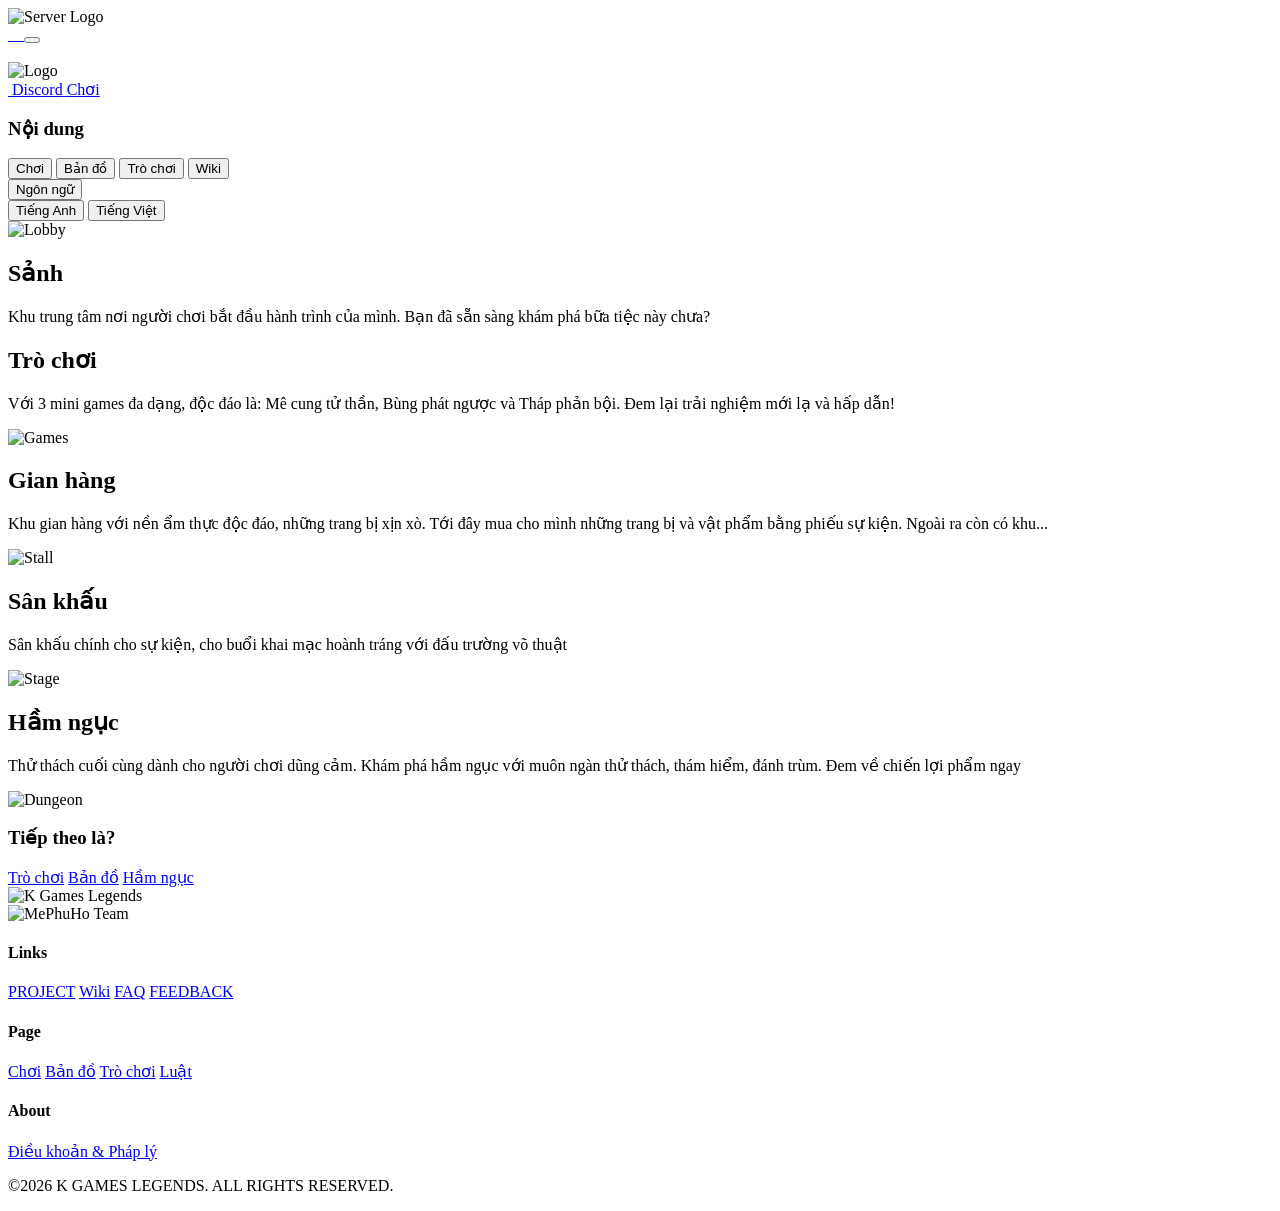
==== index.html @ eae14b43 "Rename server.html to index.html" ====
<!DOCTYPE html>
<html lang="vi">
<head>
<meta charset="UTF-8">
<title>3rd Anniversary</title>
<meta name="viewport" content="width=device-width, initial-scale=1.0">
<meta property="og:title" content="MePhuHo TEAM 3rd Anniversary">
<meta property="og:description" content="A special Minecraft Bedrock event celebrating 3 years together.">
<meta property="og:image" content="https://khangbo84.github.io/server-events/og.png">
<meta property="og:image:width" content="1200">
<meta property="og:image:height" content="630">
<meta name="twitter:card" content="summary_large_image">
<meta property="og:type" content="website">
<meta property="og:url" content="https://khangbo84.github.io/server-events/">
<link rel="manifest" href="/site.webmanifest">
<link rel="icon" type="image/png" href="favicon.png" sizes="64x64">
<link rel="preconnect" href="https://fonts.googleapis.com">
<link rel="preconnect" href="https://fonts.gstatic.com" crossorigin>
<link href="https://fonts.googleapis.com/css2?family=Paytone+One&display=swap" rel="stylesheet">
<link rel="stylesheet" href="server.css">
</head>

<body>
<header class="header">
  <div class="header-inner">

    <!-- LOGO -->
    <div class="header-logo">
      <img src="title.png" alt="Server Logo">
    </div>

    <!-- MENU -->
    <nav class="header-nav">
      <a href="#" data-action="play">
        <img src="play.png" alt="">
      </a>

      <a href="#" data-action="map">
        <img src="map.png" alt="">
      </a>

      <a href="#" data-action="games">
        <img src="game.png" alt="">
      </a>

      <a href="#" data-action="wiki">
        <img src="wiki.png" alt="">
      </a>

      <button id="menuBtn" class="btn-menu" aria-label="Mở menu">
        <div class="menu-icon"></div>
      </button>
    </nav>

  </div>
</header>

<!-- EVENTS (banner carousel) -->
<section class="events" id="events">
  <img class="events-bg" src="server_bg.png" alt="">

  <div class="banner" id="banner" role="region" aria-roledescription="carousel" aria-label="Events" hidden>
    <div class="banner-track" id="bannerTrack"></div>
    <button class="banner-arrow prev" id="bannerPrev" aria-label="Previous">&#10094;</button>
    <button class="banner-arrow next" id="bannerNext" aria-label="Next">&#10095;</button>
    <div class="banner-dots" id="bannerDots"></div>
  </div>
</section>

<!-- JOIN (Play + Discord) -->
<section class="join" id="join">
  <img class="title" src="title.png" alt="Logo">

  <div class="join-actions">
    <a class="btn btn-discord" data-action="discord" href="#" aria-label="Discord">
      <img src="discord.png" alt="" aria-hidden="true">
      <span>Discord</span>
    </a>

    <a data-i18n="play" data-action="play" class="btn btn-play" href="#">Chơi</a>
  </div>
</section>

<!-- Overlay -->
<div class="overlay" id="overlay"></div>

<!-- Side Panel -->
<aside class="side-panel" id="sidePanel">

  <div class="panel-header">
    <h3 data-i18n="content">Nội dung</h3>
  </div>

  <div class="panel-content">
    <button data-i18n="play" class="panel-btn">Chơi</button>
    <button data-i18n="map" class="panel-btn">Bản đồ</button>
    <button data-i18n="games" class="panel-btn">Trò chơi</button>
    <button data-i18n="wiki" class="panel-btn">Wiki</button>

    <!-- Language -->
    <div class="lang-box">
      <button data-i18n="language" class="panel-btn" id="langToggle">
        Ngôn ngữ
      </button>

      <div class="lang-dropdown" id="langDropdown">
        <button data-i18n="en_lang" data-lang="en">Tiếng Anh</button>
        <button data-i18n="vi_lang" data-lang="vi">Tiếng Việt</button>
      </div>
    </div>

  </div>
</aside>

<!-- SECTIONS -->
<section class="section lobby">
  <div class="text">
    <img src="lobby.jpg" alt="Lobby">
    <h2 data-i18n="lobby_title">Sảnh</h2>
    <p data-i18n="lobby_desc">Khu trung tâm nơi người chơi bắt đầu hành trình của mình. Bạn đã sẵn sàng khám phá bữa tiệc này chưa?</p>
  </div>
</section>

<section class="section games">
  <div class="text">
    <h2 data-i18n="games_title">Trò chơi</h2>
    <p data-i18n="games_desc">Với 3 mini games đa dạng, độc đáo là: Mê cung tử thần, Bùng phát ngược và Tháp phản bội. Đem lại trải nghiệm mới lạ và hấp dẫn!</p>
  </div>
  <img src="games.jpg" alt="Games">
</section>

<section class="section stall">
  <div class="text">
    <h2 data-i18n="stall_title">Gian hàng</h2>
    <p data-i18n="stall_desc">Khu gian hàng với nền ẩm thực độc đáo, những trang bị xịn xò. Tới đây mua cho mình những trang bị và vật phẩm bằng phiếu sự kiện. Ngoài ra còn có khu...</p>
  </div>
  <img src="stall.jpg" alt="Stall">
</section>

<section class="section stage">
  <div class="text">
    <h2 data-i18n="stage_title">Sân khấu</h2>
    <p data-i18n="stage_desc">Sân khấu chính cho sự kiện, cho buổi khai mạc hoành tráng với đấu trường võ thuật</p>
  </div>
  <img src="stage.jpg" alt="Stage">
</section>

<section class="section dungeon">
  <div class="text">
    <h2 data-i18n="dungeon_title">Hầm ngục</h2>
    <p data-i18n="dungeon_desc">Thử thách cuối cùng dành cho người chơi dũng cảm. Khám phá hầm ngục với muôn ngàn thử thách, thám hiểm, đánh trùm. Đem về chiến lợi phẩm ngay</p>
  </div>
  <img src="dungeon.jpg" alt="Dungeon">
</section>

<!-- Suggest -->
<section class="suggest-section">
  <h3 data-i18n="suggest_title">Tiếp theo là?</h3>

  <div class="suggest-links">
    <a data-i18n="games" href="#">Trò chơi</a>
    <a data-i18n="map" href="#">Bản đồ</a>
    <a data-i18n="dungeon_title" href="#">Hầm ngục</a>
  </div>
</section>

<!-- FOOTER -->
<footer class="footer">

  <!-- TOP -->
  <div class="footer-top">
    <div class="footer-brand">
      <img src="logo.png" alt="K Games Legends" class="footer-logo">
    </div>

   <div class="footer-team">
      <img src="team.png" alt="MePhuHo Team">
    </div>
  </div>

  <!-- LINKS -->
  <div class="footer-links">

    <div class="footer-col">
      <h4>Links</h4>
      <a href="#">PROJECT</a>
      <a href="#">Wiki</a>
      <a href="#">FAQ</a>
      <a href="#">FEEDBACK</a>
    </div>

    <div class="footer-col">
      <h4>Page</h4>
      <a data-i18n="play" href="#">Chơi</a>
      <a data-i18n="map" href="#">Bản đồ</a>
      <a data-i18n="games" href="#">Trò chơi</a>
      <a data-i18n="rule" href="#">Luật</a>
    </div>

    <div class="footer-col">
      <h4>About</h4>
      <a data-i18n="terms" href="#">Điều khoản & Pháp lý</a>
    </div>

  </div>

  <!-- DIVIDER -->
  <div class="footer-divider"></div>

  <!-- COPYRIGHT -->
  <div class="footer-bottom">
    <p>©2026 <span>K GAMES LEGENDS</span>. ALL RIGHTS RESERVED.</p>
  </div>

  <!-- SOCIAL -->
  <div class="footer-social">
    <a href="#"><i class="icon discord"></i></a>
    <a href="#"><i class="icon youtube"></i></a>
    <a href="#"><i class="icon mail"></i></a>
    <a href="#"><i class="icon tiktok"></i></a>
  </div>

</footer>

    <script src="server.js"></script>
</body>
</html>
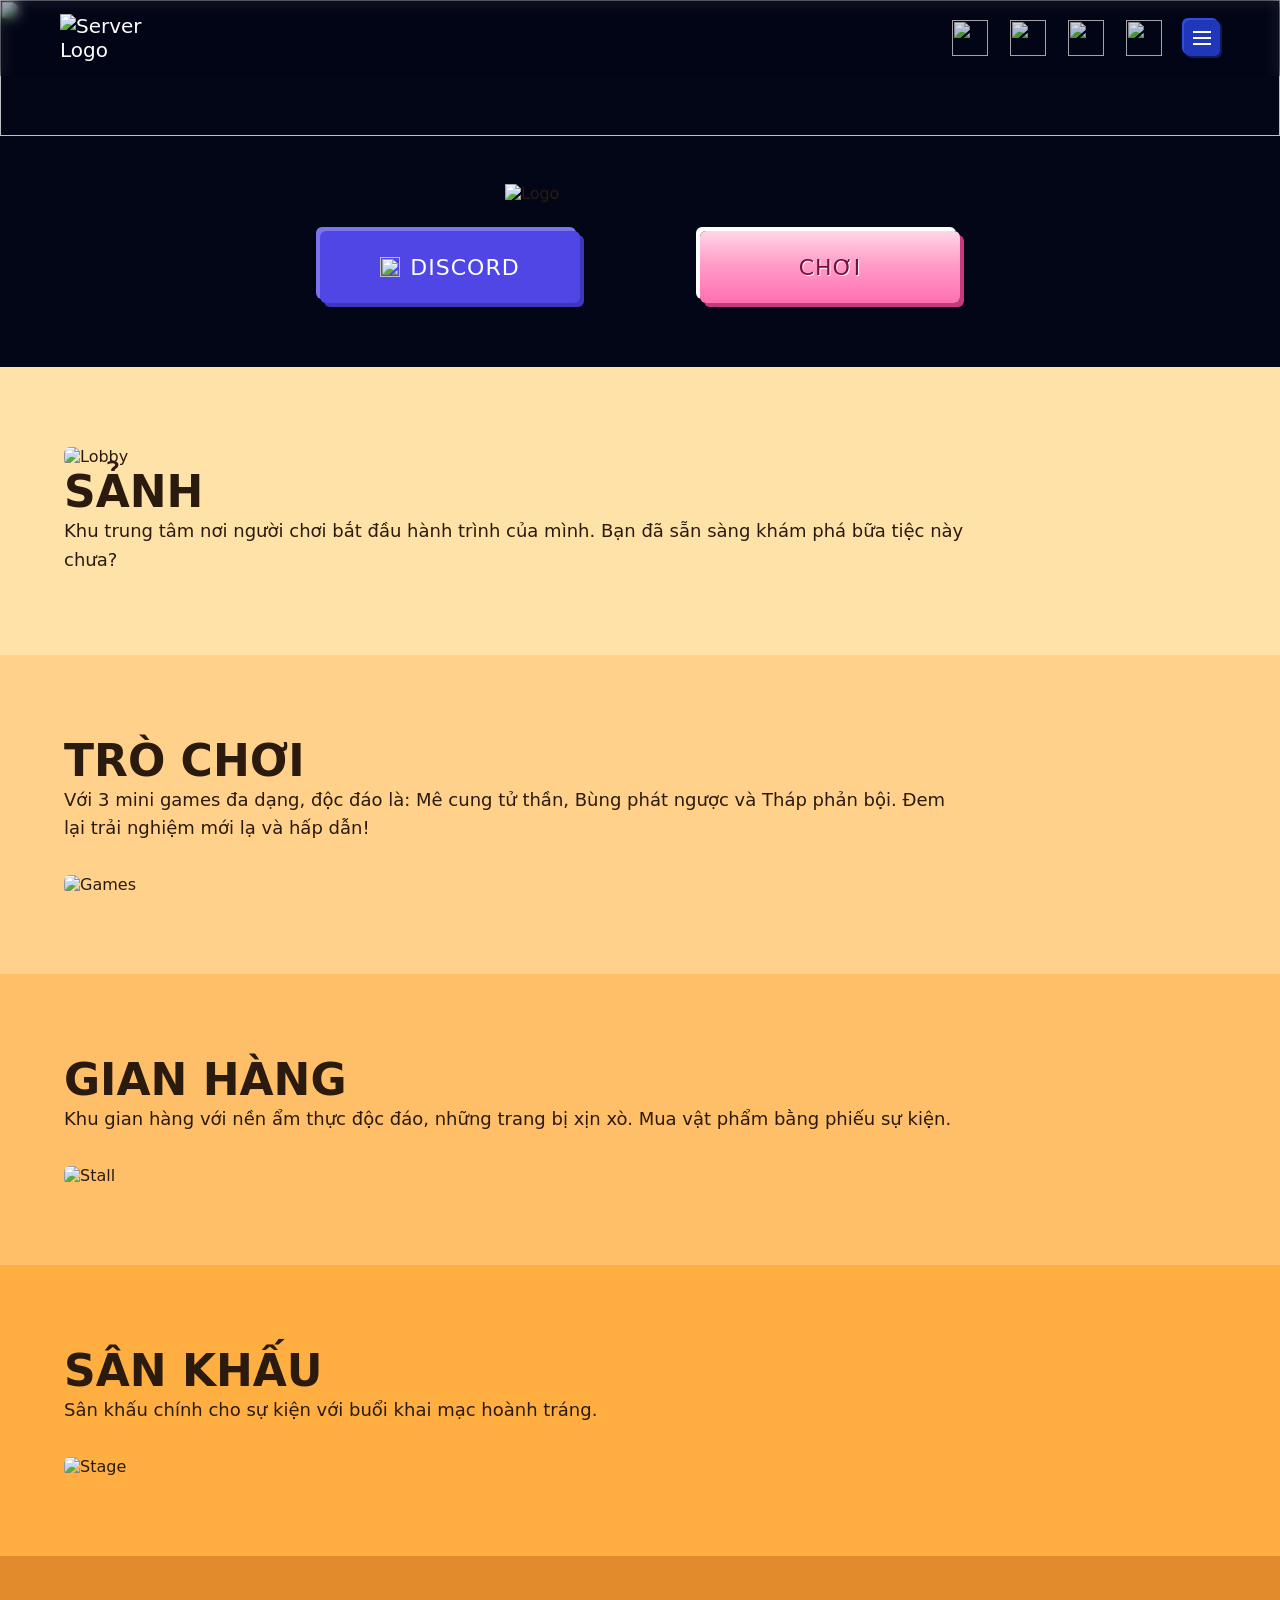
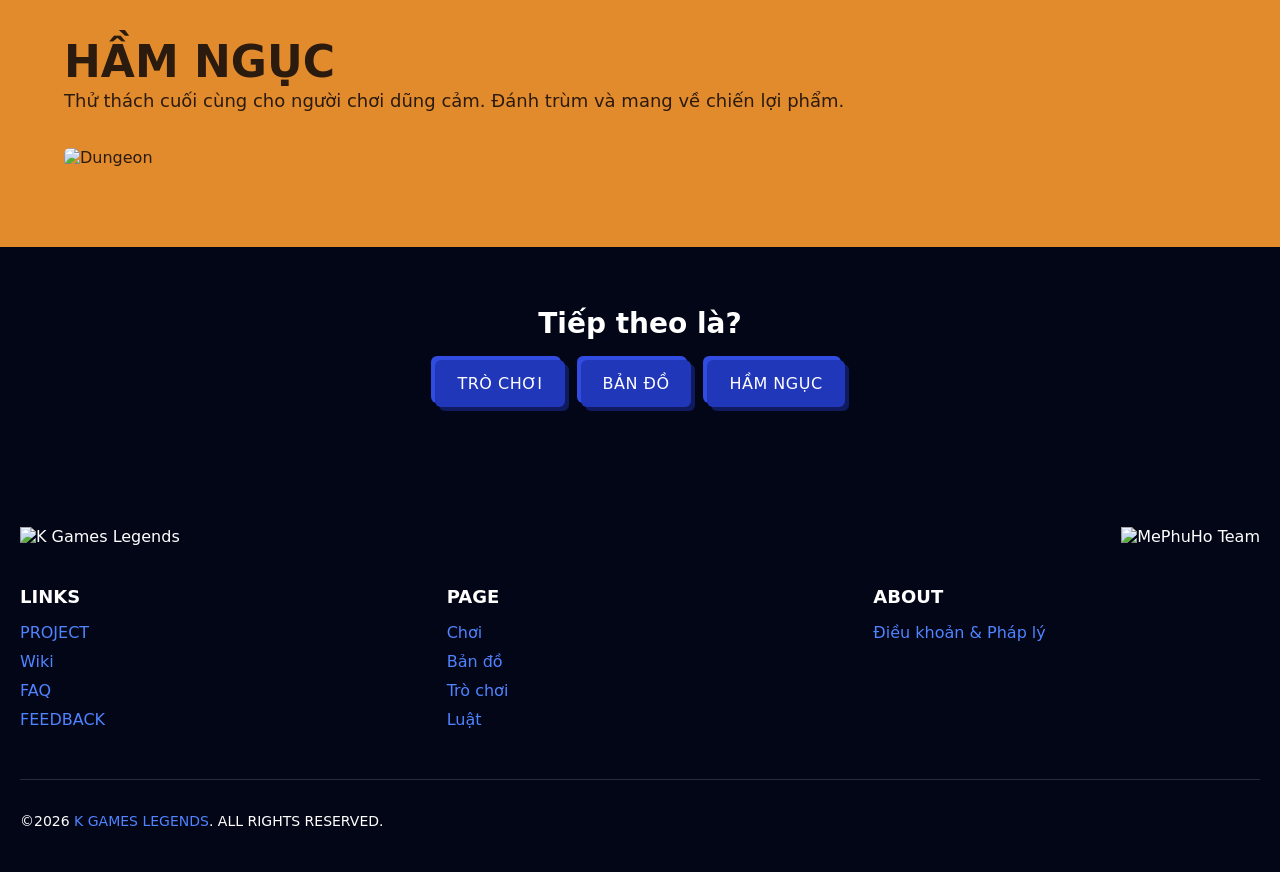
==== commit dee2eb27: "Update index.html" ====
--- a/index.html
+++ b/index.html
@@ -17,7 +17,7 @@
 <link rel="preconnect" href="https://fonts.googleapis.com">
 <link rel="preconnect" href="https://fonts.gstatic.com" crossorigin>
 <link href="https://fonts.googleapis.com/css2?family=Paytone+One&display=swap" rel="stylesheet">
-<link rel="stylesheet" href="server.css">
+<link rel="stylesheet" href="./css/server.css">
 </head>
 
 <body>
@@ -222,6 +222,6 @@
 
 </footer>
 
-    <script src="server.js"></script>
+    <script src="./js/server.js"></script>
 </body>
 </html>
--- a/css/server.css
+++ b/css/server.css
@@ -0,0 +1,478 @@
+:root{
+  --main-bg:#030617;
+  --hero-bg:#ffffff;
+  --lobby:#ffe2a8;
+  --games:#ffd18b;
+  --stall:#ffbf69;
+  --stage:#ffae42;
+  --dungeon:#e28b2d;
+  --accent:#0f172a;
+}
+
+/* RESET / GLOBAL */
+*{box-sizing:border-box;margin:0;padding:0}
+
+body{
+  font-family:'Paytone One', system-ui, sans-serif;
+  background:#fff;
+  color:#2b1a0e;
+}
+
+a{ text-decoration:none; color:inherit; }
+
+/* ===============================
+                           GLOBAL BUTTON
+================================ */
+.btn{
+  width:260px;
+  height:72px;
+  display:inline-flex;
+  align-items:center;
+  justify-content:center;
+  font-family:'Paytone One', system-ui, sans-serif;
+  font-size:22px;
+  letter-spacing:1px;
+  text-transform:uppercase;
+
+  background:var(--btn-bg, #ddd);
+  color:var(--btn-text, #111);
+
+  border:none;
+  border-radius:6px;
+
+  cursor:pointer;
+  user-select:none;
+
+  /* Bóng tối + ánh sáng */
+  box-shadow:
+    -4px -4px 0 var(--btn-light, #fff),
+     4px  4px 0 var(--btn-shadow, #999);
+
+  transition:none;
+}
+
+.btn:active{
+  transform:translate(6px,6px);
+  box-shadow:
+    -1px -1px 0 var(--btn-light, #fff),
+     1px  1px 0 var(--btn-shadow, #999);
+}
+
+/* ===== PLAY (kept for compatibility) ===== */
+.btn-play{
+  --btn-bg: linear-gradient(
+    180deg,
+    #ffd6e8 0%,
+    #ff9ec9 45%,
+    #ff6fb1 100%
+  );
+  --btn-text:  #7a0f3c;
+  text-shadow: 1px 1px 0 #ffffff;
+
+  --btn-shadow: #c43b7c;
+  --btn-light:  #ffffff;
+
+  position: relative;
+  overflow: visible;
+}
+
+.btn-play::before,
+.btn-play::after{
+  content:"";
+  position:absolute;
+  top:50%;
+  width:100px;
+  height:100px;
+  background-size:contain;
+  background-repeat:no-repeat;
+  background-position:center;
+  transform:translateY(-50%);
+  pointer-events:none;
+  filter: drop-shadow(2px 4px 6px rgba(0,0,0,.25));
+}
+
+.btn-play::before{
+  left:-84px;
+  background-image:url("sakura-left.png");
+  transform:translateY(-50%) rotate(-4deg);
+}
+.btn-play::after{
+  right:-84px;
+  background-image:url("sakura-right.png");
+  transform:translateY(-50%) rotate(4deg);
+}
+
+@media (max-width:600px){
+  .btn-play::before,
+  .btn-play::after{
+    width:60px;
+    height:60px;
+    filter: drop-shadow(1px 2px 4px rgba(0,0,0,.25));
+  }
+  .btn-play::before{ left:-45px; transform:translateY(-50%) rotate(-2deg); }
+  .btn-play::after{ right:-45px; transform:translateY(-50%) rotate(2deg); }
+}
+
+/* ===== DISCORD BUTTON (png) ===== */
+.btn-discord{
+  --btn-bg:     #5046e5;
+  --btn-text:   #ffffff;
+  --btn-shadow: #3e37bb;
+  --btn-light:  #7c74ed;
+
+  background:var(--btn-bg);
+  color:var(--btn-text);
+  box-shadow:
+    -4px -4px 0 var(--btn-light),
+     4px  4px 0 var(--btn-shadow);
+
+  padding:12px 18px;
+  min-width:140px;
+  min-height:48px;
+
+  display:inline-flex;
+  align-items:center;
+  justify-content:center;
+  gap:10px;
+
+  z-index:200;
+  position:relative;
+}
+
+/* PNG icon sizing */
+.btn-discord img{
+  width:20px;
+  height:20px;
+  display:block;
+  flex:0 0 20px;
+  object-fit:contain;
+}
+
+/* ===============================
+   HEADER
+================================ */
+.header{
+  position:fixed;
+  top:0;
+  left:0;
+  width:100%;
+  z-index:1000;
+  background:rgba(3,6,23,0.2);
+  backdrop-filter:blur(6px);
+}
+
+.header-inner{
+  max-width:1200px;
+  margin:auto;
+  display:flex;
+  align-items:center;
+  justify-content:space-between;
+  padding:14px 20px;
+}
+
+.btn-menu{
+  all:unset;
+  width:36px;
+  height:36px;
+  display:flex;
+  align-items:center;
+  justify-content:center;
+  background:#2037ba;
+  border-radius:6px;
+  cursor:pointer;
+  box-shadow:
+    -2px -2px 0 #314ce0,
+     2px  2px 0 #0f1b5e;
+  transition:.15s ease;
+}
+.btn-menu:hover{ transform:translateY(-1px); }
+.btn-menu:active{
+  box-shadow:
+    -1px -1px 0 #314ce0,
+     1px  1px 0 #0f1b5e;
+  transform:translateY(2px);
+}
+.menu-icon{ width:18px;height:2px;background:#fff;position:relative; }
+.menu-icon::before, .menu-icon::after{ content:"";position:absolute;width:18px;height:2px;background:#fff;left:0; }
+.menu-icon::before{ top:-6px; } .menu-icon::after{ top:6px; }
+
+.header-logo{
+  display:flex;align-items:center;gap:10px;color:#ffffff;
+  font-family:'Paytone One', system-ui, sans-serif;font-size:20px;
+}
+.header-logo img{ width:100px;height:auto; }
+
+.header-nav{ display:flex; gap:22px; align-items:center; }
+.header-nav a{ display:flex; align-items:center; gap:8px; color:#ffffff; text-decoration:none; font-family:'Paytone One', system-ui, sans-serif; font-size:15px; opacity:.85; }
+.header-nav a img{ width:36px;height:36px; } .header-nav a:hover{ opacity:1; }
+
+@media (max-width:768px){
+  .header-nav a img{ width:20px;height:20px; }
+}
+
+/* ===============================
+   EVENTS / BANNER CAROUSEL
+================================ */
+.events{
+  position:relative;
+  padding:96px 20px 40px;
+  background:var(--main-bg);
+  overflow:hidden;
+}
+.events-bg{
+  position:absolute;
+  inset:0;
+  width:100%;
+  height:100%;
+  object-fit:cover;
+  object-position:center;
+  z-index:0;
+  display:block;
+}
+.events > :not(.events-bg){ position:relative; z-index:10; }
+
+.banner{
+  max-width:1100px;
+  margin:0 auto;
+  position:relative;
+  border-radius:10px;
+  box-shadow:-4px -4px 0 #314ce0, 4px 4px 0 #0f1b5e;
+  background:#050a28;
+}
+.banner[hidden]{ display:none; }
+
+.banner-track{
+  display:flex;
+  overflow-x:auto;
+  scroll-snap-type:x mandatory;
+  scrollbar-width:none;
+  -webkit-overflow-scrolling:touch;
+  border-radius:10px;
+  cursor:grab;
+}
+.banner-track::-webkit-scrollbar{ display:none; }
+.banner-track.dragging{ scroll-snap-type:none; cursor:grabbing; }
+
+.banner-slide{
+  position:relative;
+  flex:0 0 100%;
+  aspect-ratio:21/9;
+  scroll-snap-align:start;
+  display:block;
+  overflow:hidden;
+  background:linear-gradient(135deg,#2037ba,#0f1b5e);
+  color:#fff;
+}
+.banner-slide img{
+  width:100%;
+  height:100%;
+  object-fit:cover;
+  display:block;
+  -webkit-user-drag:none;
+  user-select:none;
+}
+.banner-slide.no-img img{ display:none; }
+
+.banner-caption{
+  position:absolute;
+  left:0; right:0; bottom:0;
+  padding:48px 24px 22px;
+  background:linear-gradient(180deg,transparent,rgba(3,6,23,.85));
+  pointer-events:none;
+}
+.banner-caption:empty{ display:none; }
+.banner-caption h3{ font-size:clamp(18px,3vw,32px); text-shadow:2px 2px 0 rgba(0,0,0,.4); }
+.banner-caption p{ font-size:clamp(13px,1.6vw,17px); opacity:.9; margin-top:4px; }
+
+.banner-arrow{
+  position:absolute;
+  top:50%;
+  transform:translateY(-50%);
+  width:40px; height:40px;
+  border:none;
+  border-radius:6px;
+  background:#2037ba;
+  color:#fff;
+  font-size:16px;
+  cursor:pointer;
+  z-index:20;
+  box-shadow:-2px -2px 0 #314ce0, 2px 2px 0 #0f1b5e;
+}
+.banner-arrow.prev{ left:-20px; }
+.banner-arrow.next{ right:-20px; }
+.banner-arrow:active{ transform:translateY(-50%) translate(2px,2px); box-shadow:none; }
+.banner-arrow[hidden]{ display:none; }
+
+.banner-dots{
+  position:absolute;
+  left:0; right:0; bottom:8px;
+  display:flex;
+  justify-content:center;
+  gap:8px;
+  z-index:20;
+}
+.banner-dots button{
+  all:unset;
+  width:12px; height:12px;
+  border-radius:3px;
+  background:rgba(255,255,255,.45);
+  cursor:pointer;
+  box-shadow:1px 1px 0 rgba(0,0,0,.4);
+}
+.banner-dots button.active{ background:#fff; width:28px; }
+
+@media (max-width:768px){
+  .events{ padding:76px 12px 24px; }
+  .banner-slide{ aspect-ratio:16/9; }
+  .banner-caption{ padding:32px 14px 26px; }
+  .banner-arrow{ display:none; }   /* mobile: vuốt tay */
+}
+
+/* ===============================
+   JOIN (Play + Discord)
+================================ */
+.join{
+  background:var(--main-bg);
+  display:flex;
+  flex-direction:column;
+  align-items:center;
+  gap:28px;
+  padding:48px 20px 64px;
+}
+.title{ width:270px; height:auto; }
+.join-actions{
+  display:flex;
+  flex-wrap:wrap;
+  justify-content:center;
+  align-items:center;
+  gap:32px 120px;   /* chừa chỗ cho hoa sakura hai bên nút Play */
+}
+@media (max-width:600px){
+  .join-actions{ flex-direction:column; gap:28px; }
+}
+
+/* ===============================
+   SECTIONS / FOOTER (trimmed)
+================================ */
+.section{
+  padding:80px clamp(15px, 5vw, 10%);
+  display:flex;
+  flex-direction:column;
+  align-items:flex-start;
+  gap:32px;
+}
+.section img, .section video{ width:100%; border-radius:6px; }
+.section .text{ width:100%; }
+.section h2{ font-size:44px; font-weight:800; text-transform:uppercase; }
+.section p{ font-size:18px; line-height:1.6; max-width:900px; }
+
+/* COLORS */
+.lobby{background:var(--lobby)}
+.games{background:var(--games)}
+.stall{background:var(--stall)}
+.stage{background:var(--stage)}
+.dungeon{background:var(--dungeon)}
+
+/* Suggest / Footer simplified styles kept */
+.suggest-section{ background:#030617; text-align:center; padding:60px 20px; }
+.suggest-section h3{ font-size:28px; font-weight:800; margin-bottom:20px; color:#ffffff; }
+.suggest-links{ display:flex; justify-content:center; gap:16px; flex-wrap:wrap; }
+.suggest-links a{ --btn-bg:#2037ba; --btn-shadow:#0f1b5e; --btn-light:#314ce0; display:inline-flex; align-items:center; justify-content:center; padding:14px 22px; font-family:'Paytone One', system-ui, sans-serif; font-size:16px; letter-spacing:.5px; text-transform:uppercase; color:#ffffff; background:var(--btn-bg); border-radius:6px; box-shadow:-4px -4px 0 var(--btn-light),4px 4px 0 var(--btn-shadow); }
+.suggest-links a:active{ transform:translate(3px,3px); box-shadow:-1px -1px 0 var(--btn-light),1px 1px 0 var(--btn-shadow); }
+.suggest-links a:hover{ filter:brightness(1.08); }
+
+.footer{ background:#030617; color:#ffffff; padding:60px 20px 40px; font-family:'Paytone One', system-ui, sans-serif; }
+.footer-top{ display:flex; justify-content:space-between; align-items:flex-start; margin-bottom:40px; }
+.footer-logo{ height:48px; }
+.footer-links{ display:grid; grid-template-columns:repeat(auto-fit, minmax(180px, 1fr)); gap:40px; margin-bottom:40px; }
+.footer-col h4{ font-size:18px; margin-bottom:16px; text-transform:uppercase; }
+.footer-col a{ display:block; color:#4f83ff; text-decoration:none; font-size:16px; margin-bottom:10px; }
+.footer-divider{ height:1px; background:rgba(255,255,255,0.15); margin:30px 0; }
+.footer-bottom{ font-size:14px; line-height:1.6; }
+.footer-bottom span{ color:#4f83ff; }
+
+/* Overlay & panel */
+.overlay{
+  position:fixed;
+  inset:0;
+  background:rgba(3,6,23,0.35);
+  backdrop-filter:blur(6px);
+  opacity:0;
+  pointer-events:none;
+  transition:.3s;
+  z-index:900;
+}
+.overlay.show{ opacity:1; pointer-events:auto; }
+
+.side-panel{
+  position:fixed;
+  top:0;
+  right:-320px;
+  width:300px;
+  height:100vh;
+  background: #050a28;
+  color:#fff;
+  padding:20px;
+  transition:.35s ease;
+  z-index:1000;
+  display:flex;
+  flex-direction:column;
+}
+.side-panel.show{ right:0; }
+
+.panel-header{ font-size:22px; margin-bottom:24px; }
+.panel-btn{
+  width:100%;
+  padding:14px;
+  margin-bottom:12px;
+  background:#2037ba;
+  color:#fff;
+  border:none;
+  border-radius:6px;
+  font-family:'Paytone One', system-ui;
+  font-size:16px;
+  cursor:pointer;
+  box-shadow: -3px -3px 0 #314ce0, 3px 3px 0 #0f1b5e;
+}
+
+/* LANG DROPDOWN */
+.lang-box{ position:relative; }
+.lang-dropdown{
+  position:absolute;
+  top:100%;
+  left:0;
+  margin-top:10px;
+  width:100%;
+  padding:10px;
+  background:#091661;
+  border-radius:0 0 6px 6px;
+  display:flex;
+  flex-direction:column;
+  gap:8px;
+  opacity:0;
+  transform:translateY(-6px);
+  pointer-events:none;
+  transition:.2s ease;
+  z-index:1100;
+}
+.lang-dropdown.show{ opacity:1; transform:translateY(0); pointer-events:auto; }
+.lang-dropdown button{
+  all:unset;
+  cursor:pointer;
+  padding:10px 12px;
+  border-radius:6px;
+  font-family:'Paytone One', system-ui, sans-serif;
+  font-size:14px;
+  background:#ffffff;
+  color:#0f172a;
+  display:flex;
+  align-items:center;
+  gap:8px;
+}
+.lang-dropdown button:hover{ background:#e6f1ff; }
+
+/* Responsive */
+@media(max-width:900px){
+  .section{flex-direction:column}
+  .section img,.section video,.section .text{width:100%}
+}
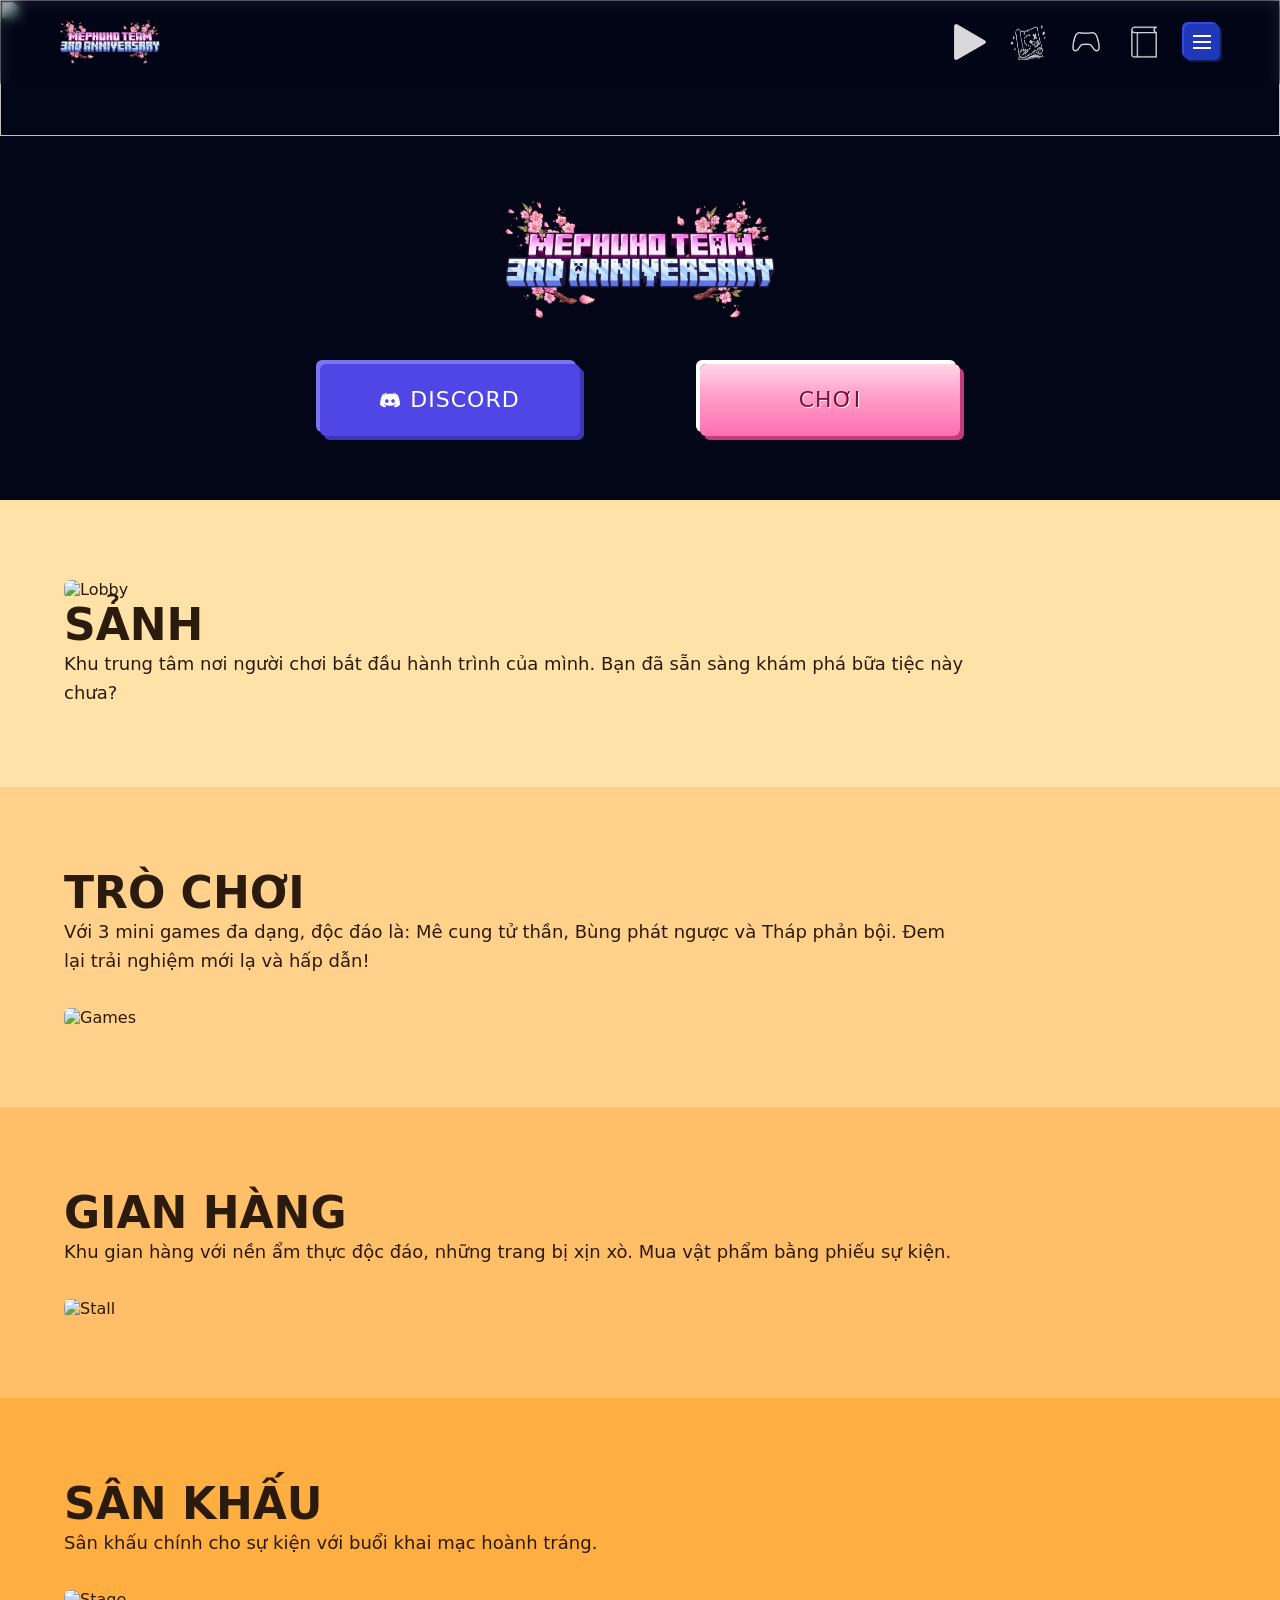
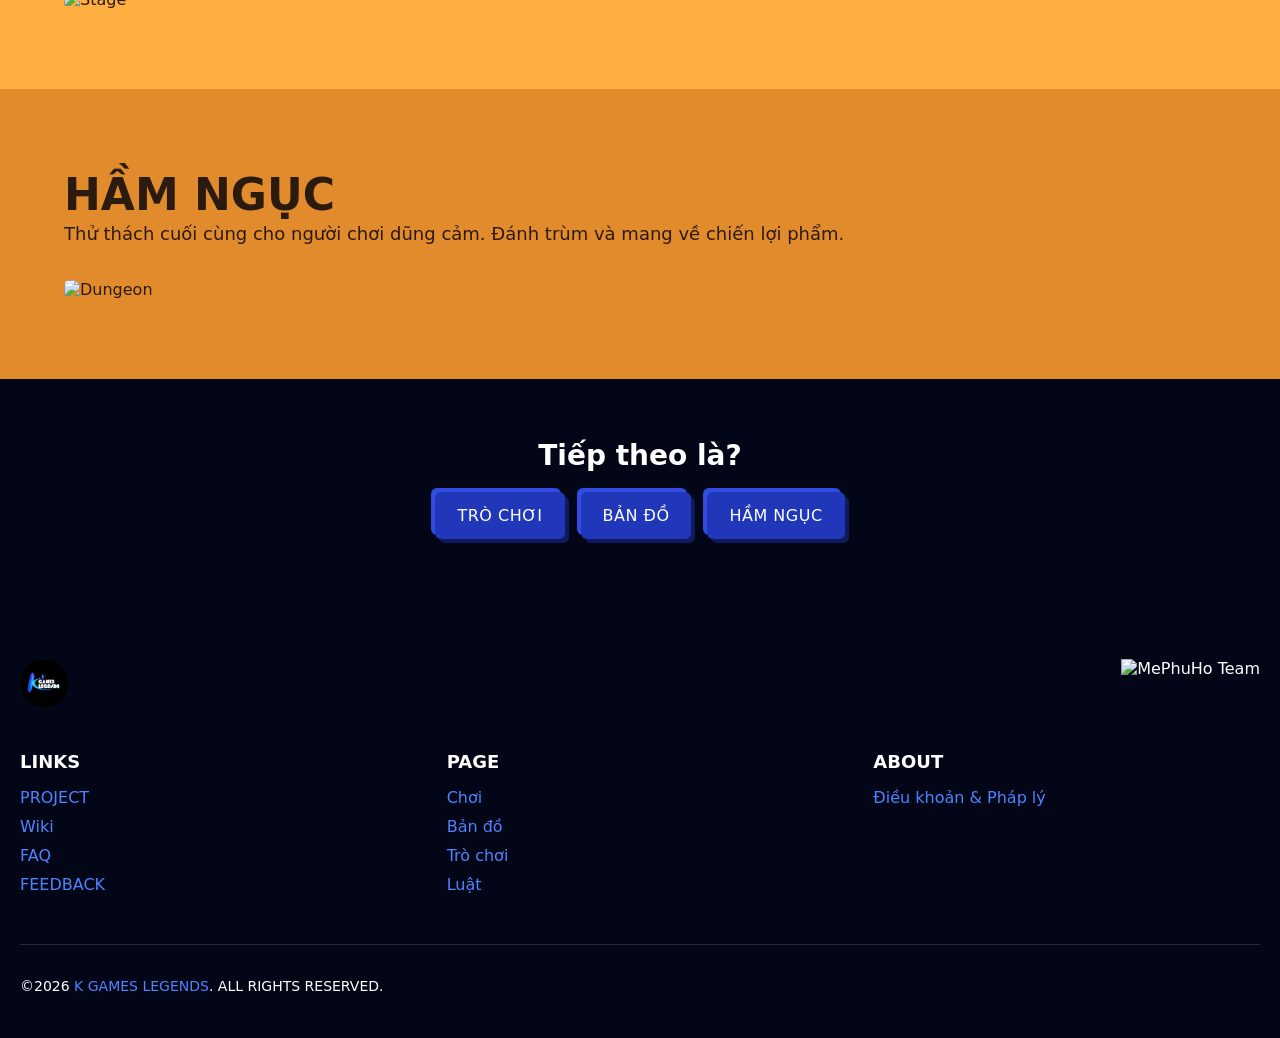
==== commit 1d61f8b8: "Update index.html" ====
--- a/index.html
+++ b/index.html
@@ -26,25 +26,25 @@
 
     <!-- LOGO -->
     <div class="header-logo">
-      <img src="title.png" alt="Server Logo">
+      <img src="./assets/banner/title.png" alt="Server Logo">
     </div>
 
     <!-- MENU -->
     <nav class="header-nav">
       <a href="#" data-action="play">
-        <img src="play.png" alt="">
+        <img src="./assets/banner/play.png" alt="">
       </a>
 
       <a href="#" data-action="map">
-        <img src="map.png" alt="">
+        <img src="./assets/banner/map.png" alt="">
       </a>
 
       <a href="#" data-action="games">
-        <img src="game.png" alt="">
+        <img src="./assets/banner/game.png" alt="">
       </a>
 
       <a href="#" data-action="wiki">
-        <img src="wiki.png" alt="">
+        <img src="./assets/banner/wiki.png" alt="">
       </a>
 
       <button id="menuBtn" class="btn-menu" aria-label="Mở menu">
@@ -69,11 +69,11 @@
 
 <!-- JOIN (Play + Discord) -->
 <section class="join" id="join">
-  <img class="title" src="title.png" alt="Logo">
+  <img class="title" src="./assets/banner/title.png" alt="Logo">
 
   <div class="join-actions">
     <a class="btn btn-discord" data-action="discord" href="#" aria-label="Discord">
-      <img src="discord.png" alt="" aria-hidden="true">
+      <img src="./assets/banner/discord.png" alt="" aria-hidden="true">
       <span>Discord</span>
     </a>
 
@@ -170,7 +170,7 @@
   <!-- TOP -->
   <div class="footer-top">
     <div class="footer-brand">
-      <img src="logo.png" alt="K Games Legends" class="footer-logo">
+      <img src="./assets/banner/logo.png" alt="K Games Legends" class="footer-logo">
     </div>
 
    <div class="footer-team">
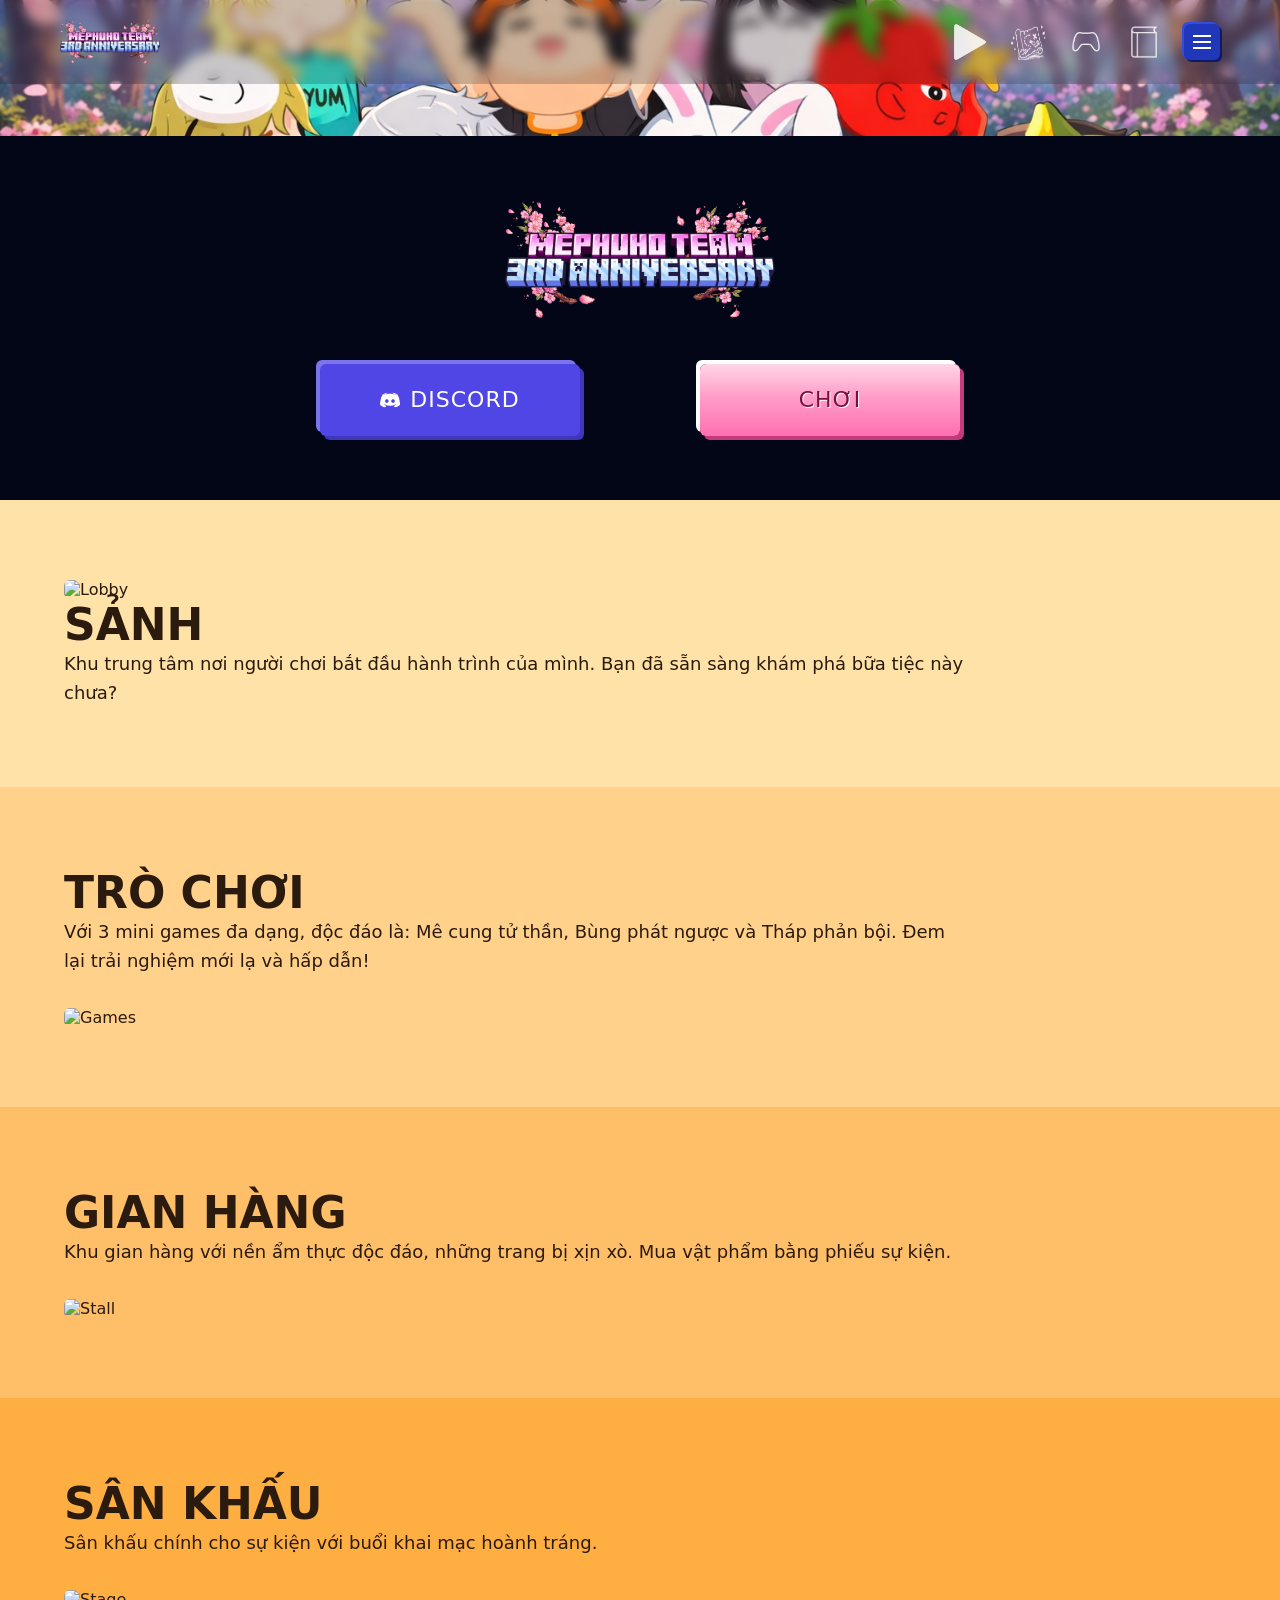
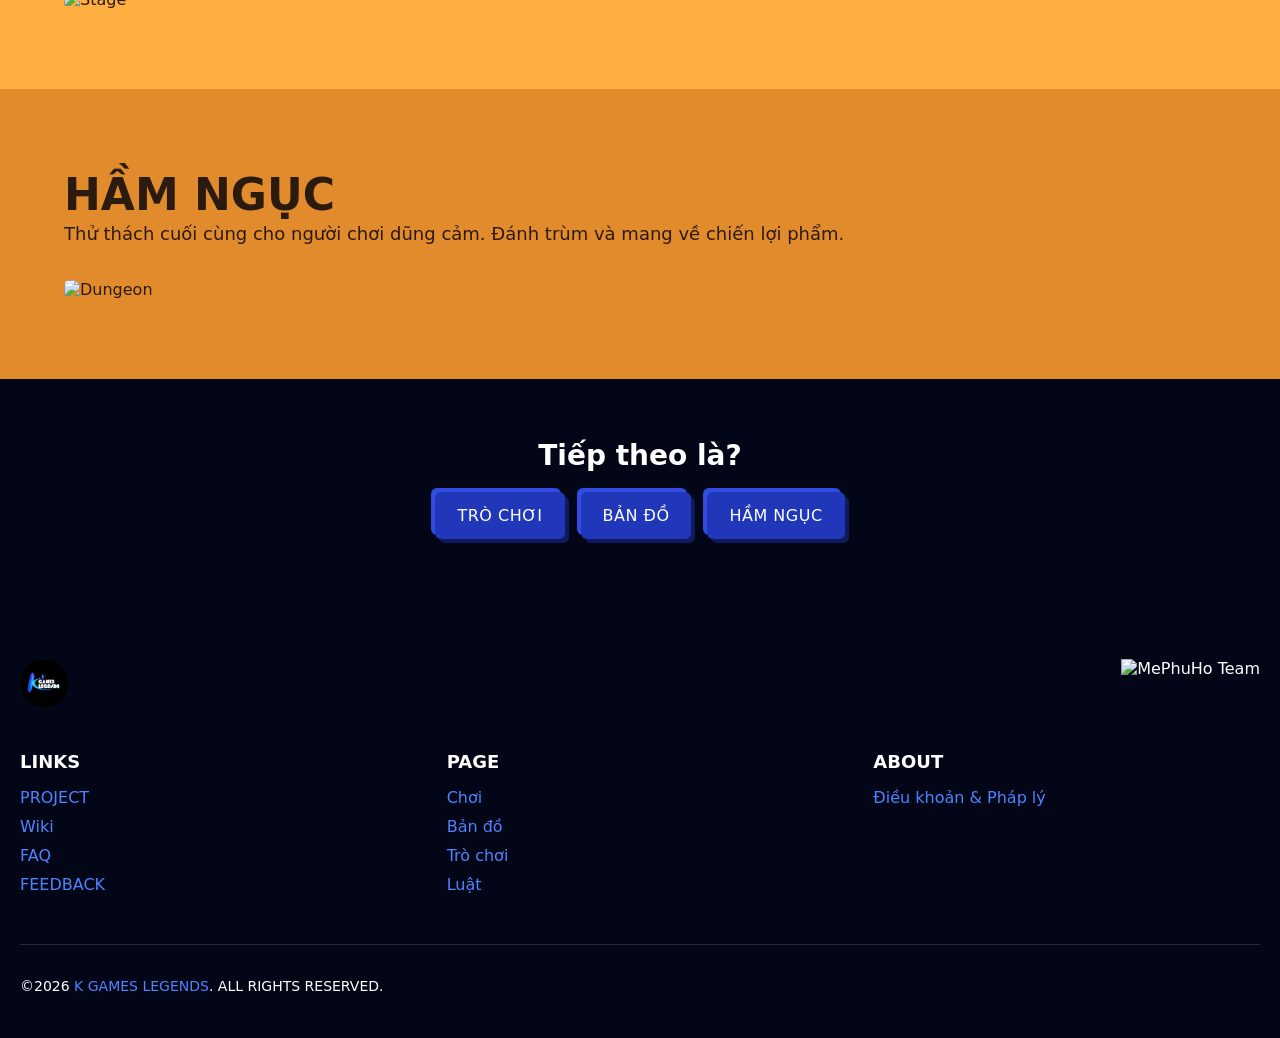
==== commit 2d5653bd: "Update image source path for events background" ====
--- a/index.html
+++ b/index.html
@@ -57,7 +57,7 @@
 
 <!-- EVENTS (banner carousel) -->
 <section class="events" id="events">
-  <img class="events-bg" src="server_bg.png" alt="">
+  <img class="events-bg" src="./assets/banner/server_bg.png" alt="">
 
   <div class="banner" id="banner" role="region" aria-roledescription="carousel" aria-label="Events" hidden>
     <div class="banner-track" id="bannerTrack"></div>
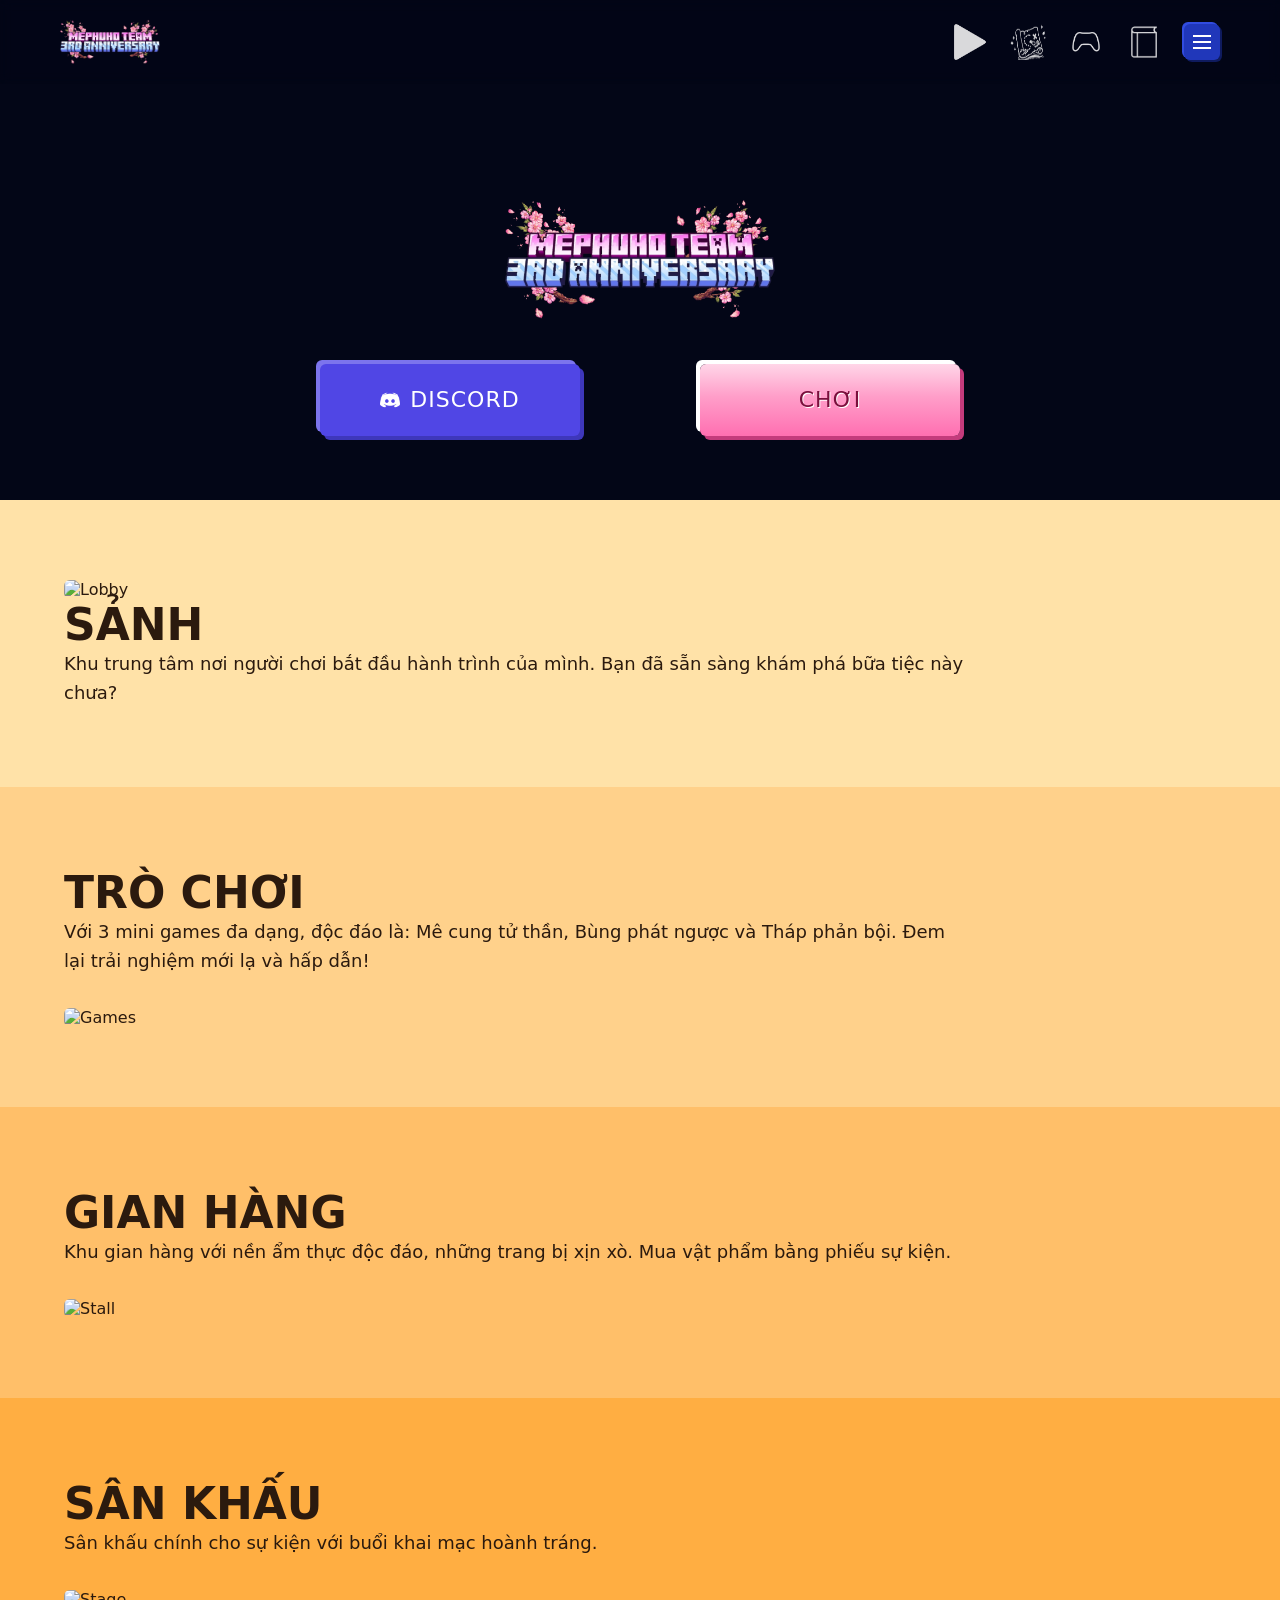
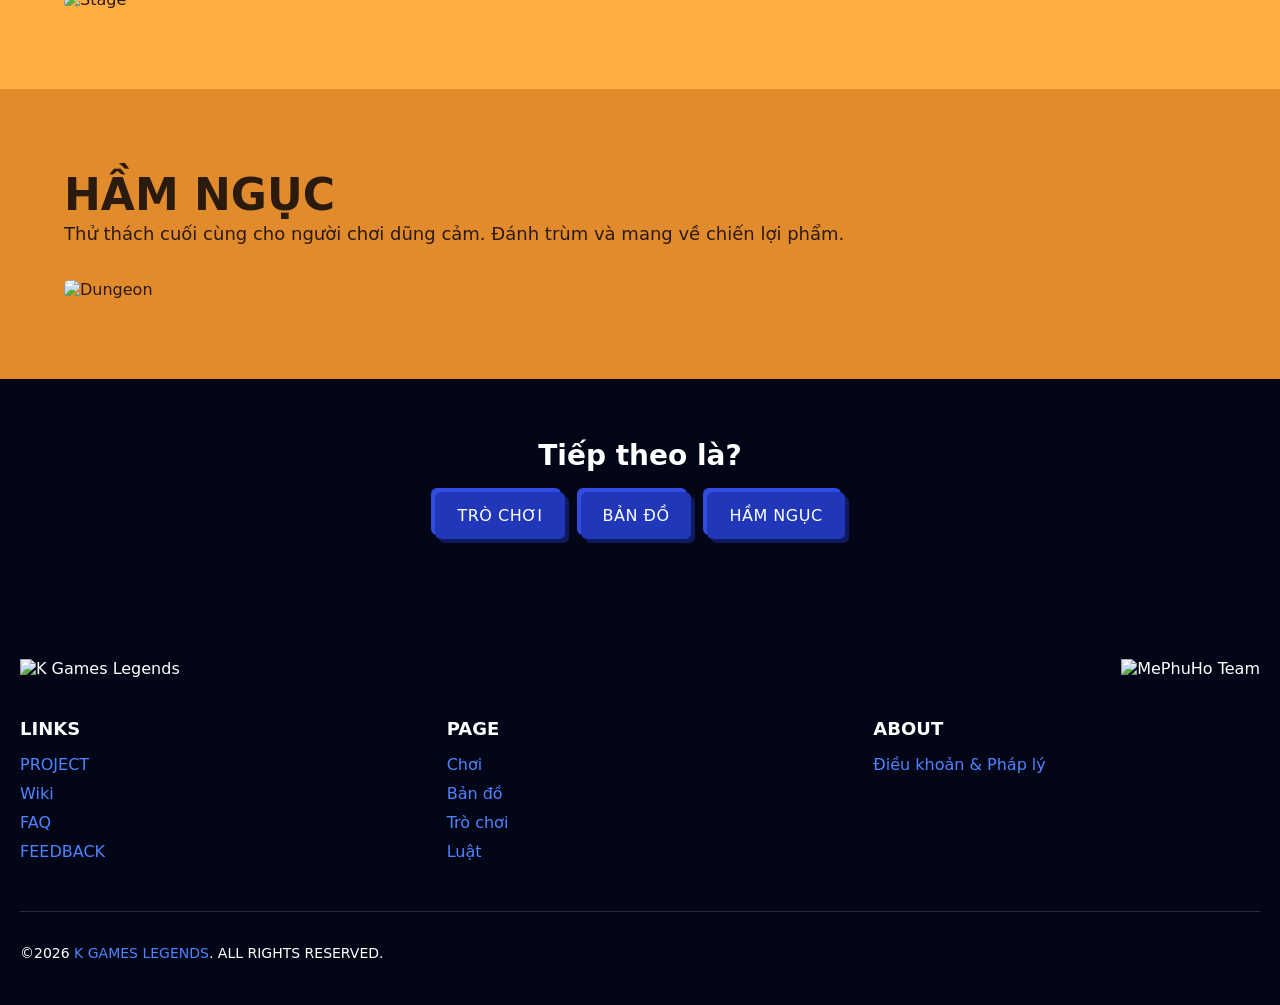
==== commit e505c657: "Update index.html" ====
--- a/index.html
+++ b/index.html
@@ -55,9 +55,11 @@
   </div>
 </header>
 
+<!-- HERO: nền chung cho banner + join -->
+<div class="hero">
+
 <!-- EVENTS (banner carousel) -->
 <section class="events" id="events">
-  <img class="events-bg" src="./assets/banner/server_bg.png" alt="">
 
   <div class="banner" id="banner" role="region" aria-roledescription="carousel" aria-label="Events" hidden>
     <div class="banner-track" id="bannerTrack"></div>
@@ -81,6 +83,8 @@
   </div>
 </section>
 
+</div><!-- /hero -->
+
 <!-- Overlay -->
 <div class="overlay" id="overlay"></div>
 
@@ -170,7 +174,7 @@
   <!-- TOP -->
   <div class="footer-top">
     <div class="footer-brand">
-      <img src="./assets/banner/logo.png" alt="K Games Legends" class="footer-logo">
+      <img src="logo.png" alt="K Games Legends" class="footer-logo">
     </div>
 
    <div class="footer-team">
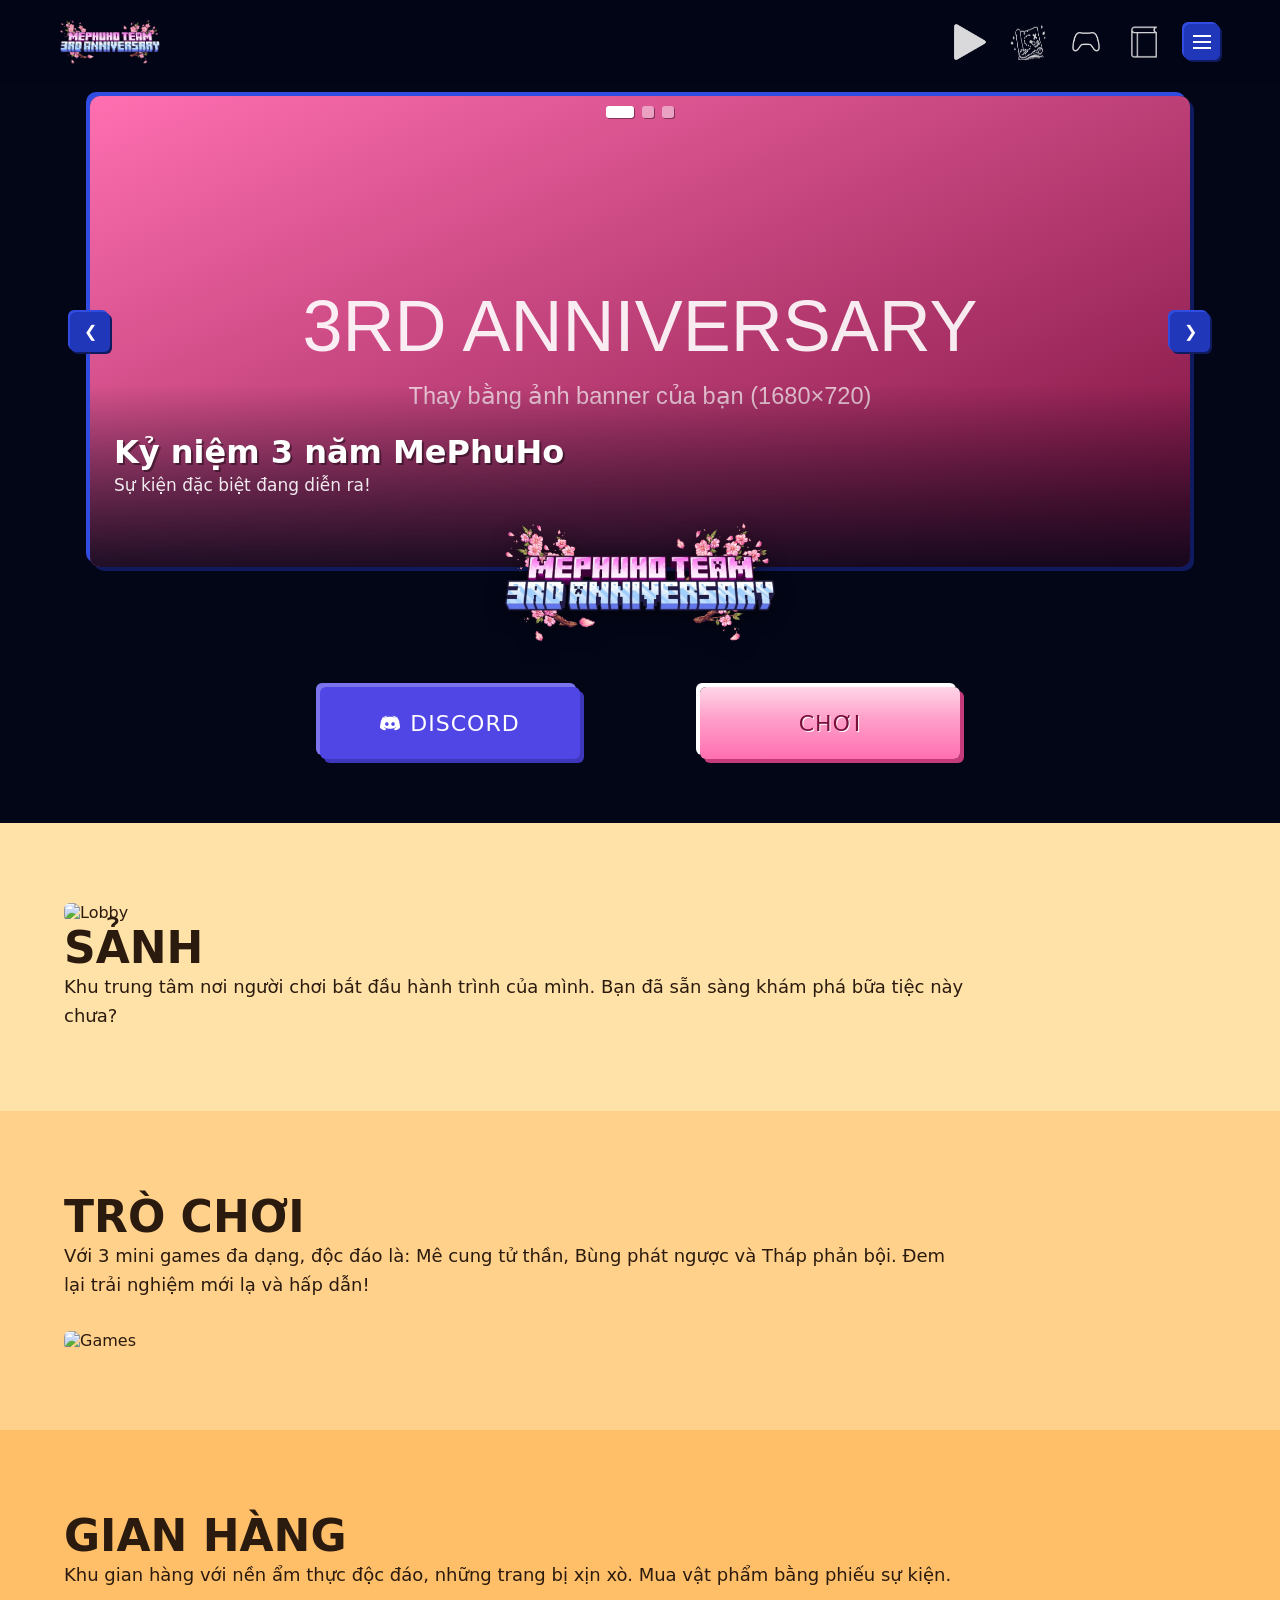
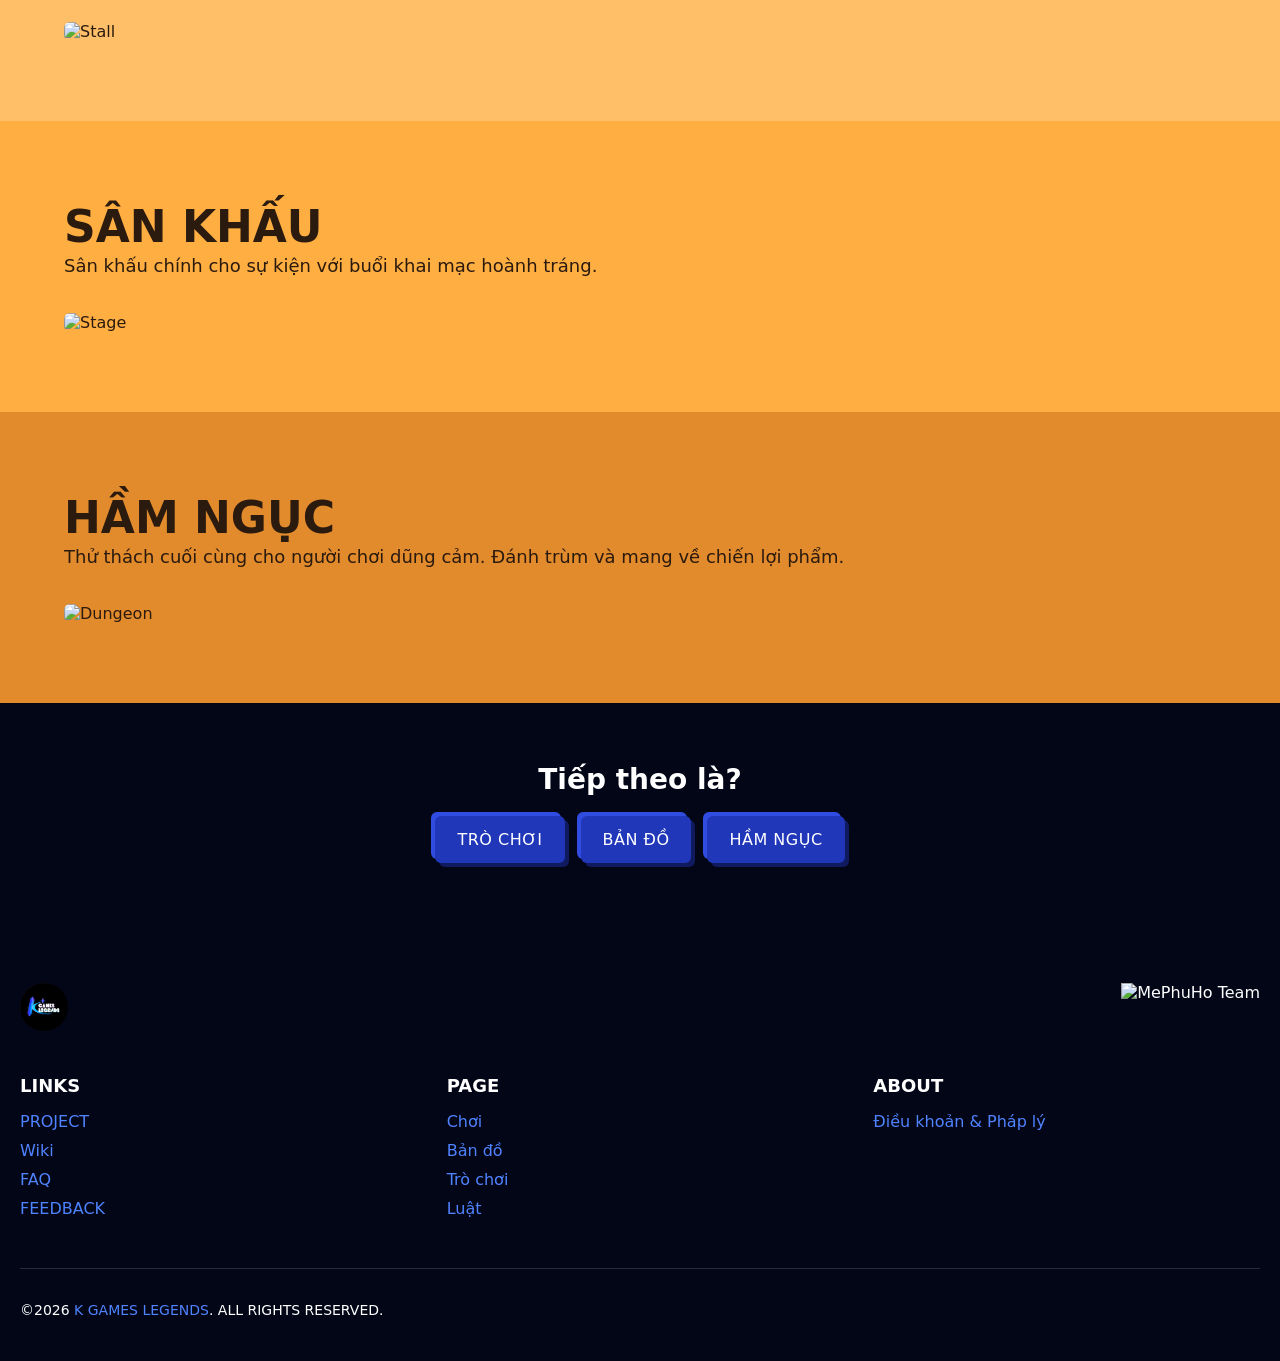
==== commit 303986c5: "Update image paths in footer section" ====
--- a/index.html
+++ b/index.html
@@ -174,11 +174,11 @@
   <!-- TOP -->
   <div class="footer-top">
     <div class="footer-brand">
-      <img src="logo.png" alt="K Games Legends" class="footer-logo">
+      <img src="./assets/banner/logo.png" alt="K Games Legends" class="footer-logo">
     </div>
 
    <div class="footer-team">
-      <img src="team.png" alt="MePhuHo Team">
+      <img src="./assets/banner/team.png" alt="MePhuHo Team">
     </div>
   </div>
 
--- a/css/server.css
+++ b/css/server.css
@@ -213,23 +213,16 @@
 /* ===============================
    EVENTS / BANNER CAROUSEL
 ================================ */
+/* Nền chung cho cả banner và join */
+.hero{
+  position:relative;
+  background:var(--main-bg) url("server_bg.png") center / cover no-repeat;
+}
 .events{
   position:relative;
-  padding:96px 20px 40px;
-  background:var(--main-bg);
-  overflow:hidden;
-}
-.events-bg{
-  position:absolute;
-  inset:0;
-  width:100%;
-  height:100%;
-  object-fit:cover;
-  object-position:center;
-  z-index:0;
-  display:block;
-}
-.events > :not(.events-bg){ position:relative; z-index:10; }
+  padding:96px 20px 0;
+  z-index:1;
+}
 
 .banner{
   max-width:1100px;
@@ -276,7 +269,7 @@
 .banner-caption{
   position:absolute;
   left:0; right:0; bottom:0;
-  padding:48px 24px 22px;
+  padding:48px 24px 72px;
   background:linear-gradient(180deg,transparent,rgba(3,6,23,.85));
   pointer-events:none;
 }
@@ -305,7 +298,7 @@
 
 .banner-dots{
   position:absolute;
-  left:0; right:0; bottom:8px;
+  left:0; right:0; top:10px;
   display:flex;
   justify-content:center;
   gap:8px;
@@ -324,7 +317,7 @@
 @media (max-width:768px){
   .events{ padding:76px 12px 24px; }
   .banner-slide{ aspect-ratio:16/9; }
-  .banner-caption{ padding:32px 14px 26px; }
+  .banner-caption{ padding:32px 14px 64px; }
   .banner-arrow{ display:none; }   /* mobile: vuốt tay */
 }
 
@@ -332,14 +325,23 @@
    JOIN (Play + Discord)
 ================================ */
 .join{
-  background:var(--main-bg);
+  position:relative;
+  z-index:2;                      /* nổi trên banner */
   display:flex;
   flex-direction:column;
   align-items:center;
   gap:28px;
-  padding:48px 20px 64px;
-}
-.title{ width:270px; height:auto; }
+  padding:0 20px 64px;
+}
+/* Logo đè lên mép dưới banner, luôn ở giữa, kích thước cố định mọi màn hình */
+.join .title{
+  width:270px;
+  max-width:none;
+  height:auto;
+  flex:none;
+  margin-top:-60px;
+  filter:drop-shadow(0 4px 10px rgba(0,0,0,.45));
+}
 .join-actions{
   display:flex;
   flex-wrap:wrap;
@@ -475,4 +477,4 @@
 @media(max-width:900px){
   .section{flex-direction:column}
   .section img,.section video,.section .text{width:100%}
-}+  }
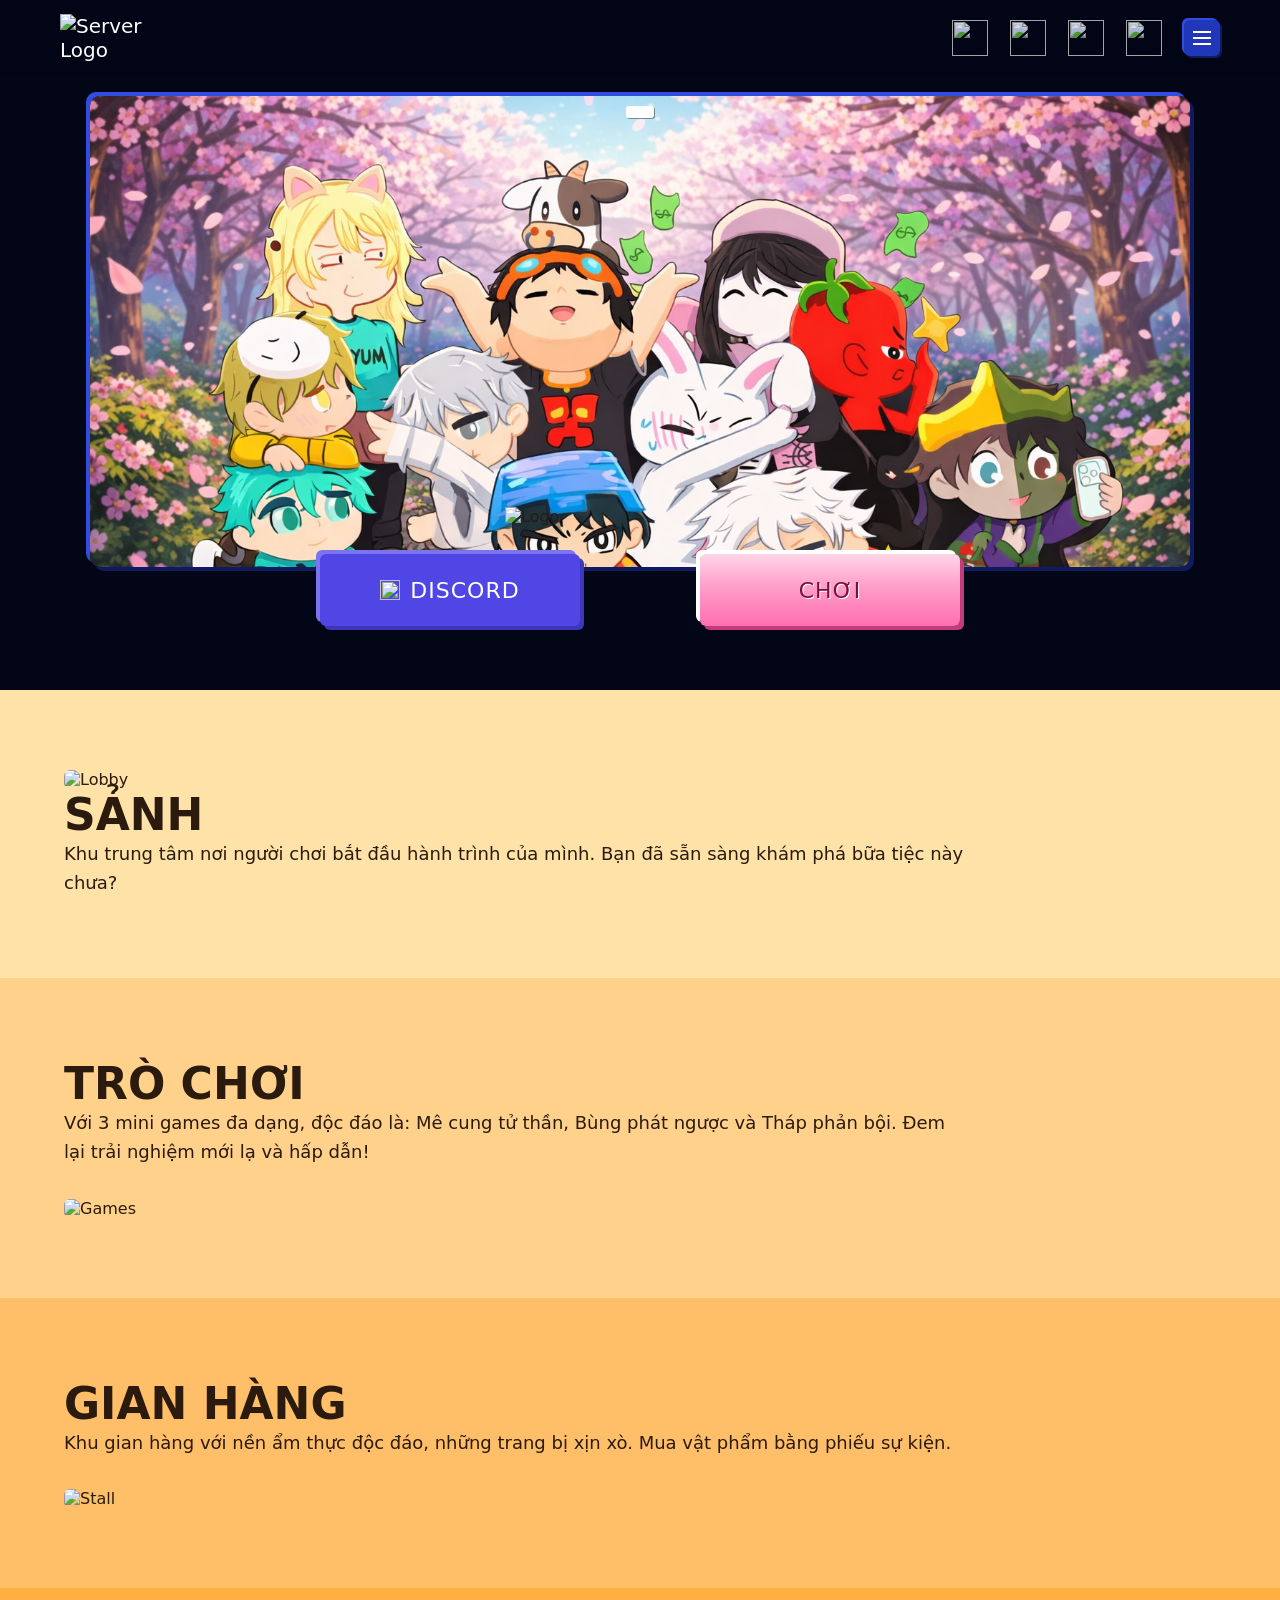
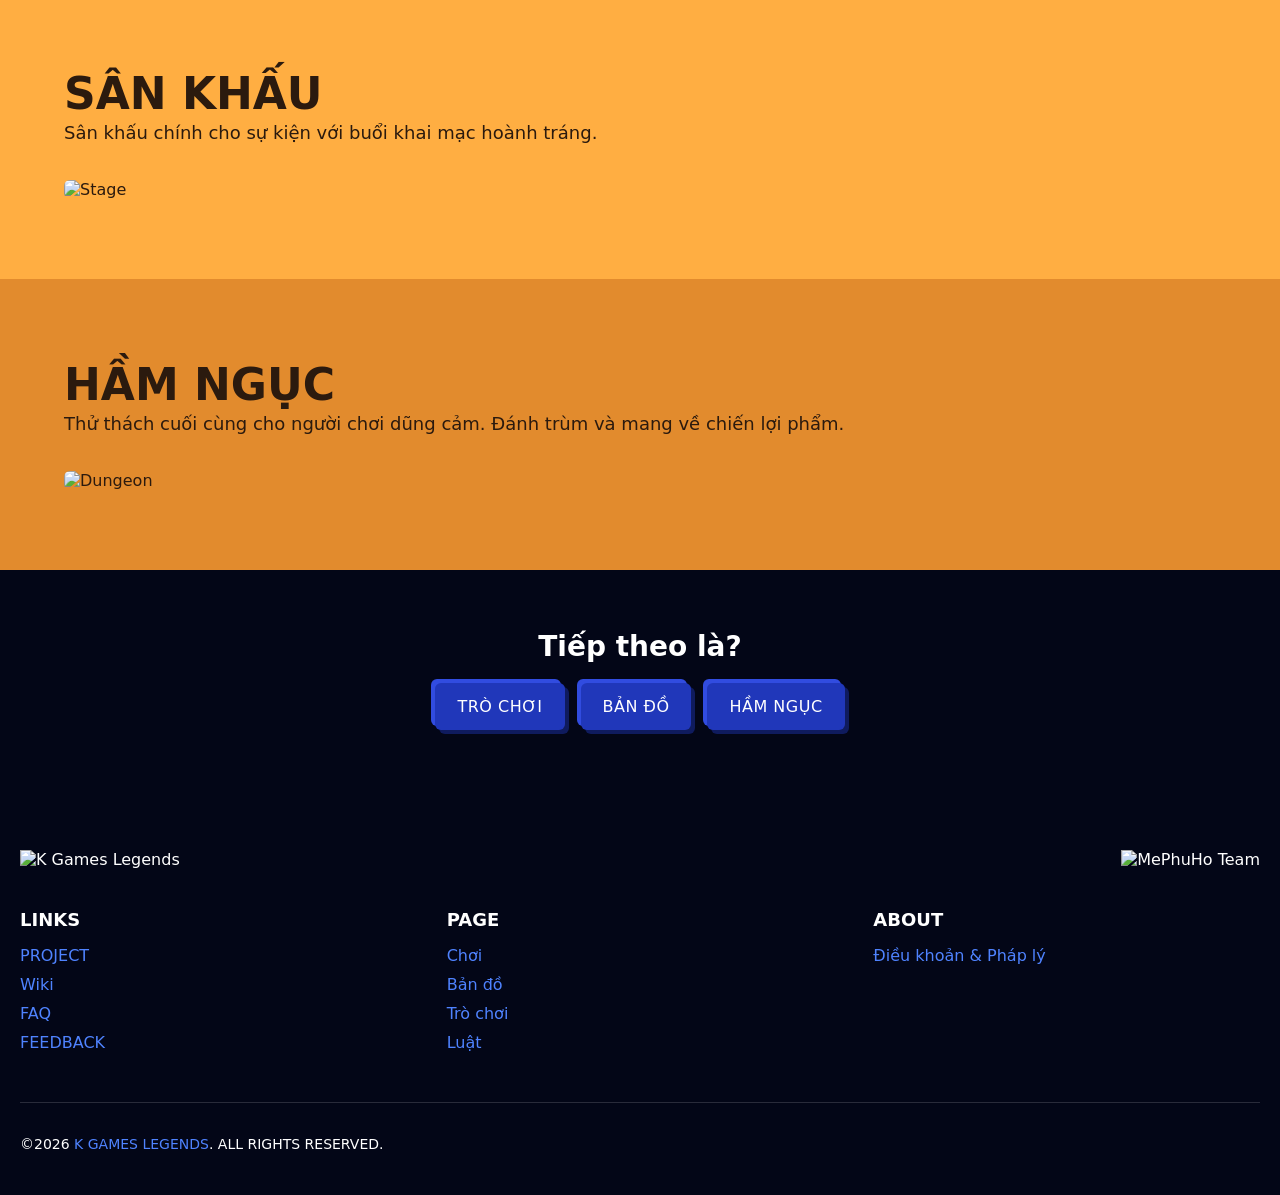
==== commit 51301902: "Update index.html" ====
--- a/index.html
+++ b/index.html
@@ -19,32 +19,31 @@
 <link href="https://fonts.googleapis.com/css2?family=Paytone+One&display=swap" rel="stylesheet">
 <link rel="stylesheet" href="./css/server.css">
 </head>
-
 <body>
 <header class="header">
   <div class="header-inner">
 
     <!-- LOGO -->
     <div class="header-logo">
-      <img src="./assets/banner/title.png" alt="Server Logo">
+      <img src="title.png" alt="Server Logo">
     </div>
 
     <!-- MENU -->
     <nav class="header-nav">
       <a href="#" data-action="play">
-        <img src="./assets/banner/play.png" alt="">
+        <img src="play.png" alt="">
       </a>
 
       <a href="#" data-action="map">
-        <img src="./assets/banner/map.png" alt="">
+        <img src="map.png" alt="">
       </a>
 
       <a href="#" data-action="games">
-        <img src="./assets/banner/game.png" alt="">
+        <img src="game.png" alt="">
       </a>
 
       <a href="#" data-action="wiki">
-        <img src="./assets/banner/wiki.png" alt="">
+        <img src="wiki.png" alt="">
       </a>
 
       <button id="menuBtn" class="btn-menu" aria-label="Mở menu">
@@ -71,11 +70,11 @@
 
 <!-- JOIN (Play + Discord) -->
 <section class="join" id="join">
-  <img class="title" src="./assets/banner/title.png" alt="Logo">
+  <img class="title" src="title.png" alt="Logo">
 
   <div class="join-actions">
     <a class="btn btn-discord" data-action="discord" href="#" aria-label="Discord">
-      <img src="./assets/banner/discord.png" alt="" aria-hidden="true">
+      <img src="discord.png" alt="" aria-hidden="true">
       <span>Discord</span>
     </a>
 
@@ -174,11 +173,11 @@
   <!-- TOP -->
   <div class="footer-top">
     <div class="footer-brand">
-      <img src="./assets/banner/logo.png" alt="K Games Legends" class="footer-logo">
+      <img src="logo.png" alt="K Games Legends" class="footer-logo">
     </div>
 
    <div class="footer-team">
-      <img src="./assets/banner/team.png" alt="MePhuHo Team">
+      <img src="team.png" alt="MePhuHo Team">
     </div>
   </div>
 
@@ -224,7 +223,7 @@
     <a href="#"><i class="icon tiktok"></i></a>
   </div>
 
-</footer>
+  </footer>
 
     <script src="./js/server.js"></script>
 </body>
--- a/css/server.css
+++ b/css/server.css
@@ -264,18 +264,7 @@
   -webkit-user-drag:none;
   user-select:none;
 }
-.banner-slide.no-img img{ display:none; }
-
-.banner-caption{
-  position:absolute;
-  left:0; right:0; bottom:0;
-  padding:48px 24px 72px;
-  background:linear-gradient(180deg,transparent,rgba(3,6,23,.85));
-  pointer-events:none;
-}
-.banner-caption:empty{ display:none; }
-.banner-caption h3{ font-size:clamp(18px,3vw,32px); text-shadow:2px 2px 0 rgba(0,0,0,.4); }
-.banner-caption p{ font-size:clamp(13px,1.6vw,17px); opacity:.9; margin-top:4px; }
+
 
 .banner-arrow{
   position:absolute;
@@ -317,7 +306,6 @@
 @media (max-width:768px){
   .events{ padding:76px 12px 24px; }
   .banner-slide{ aspect-ratio:16/9; }
-  .banner-caption{ padding:32px 14px 64px; }
   .banner-arrow{ display:none; }   /* mobile: vuốt tay */
 }
 
@@ -477,4 +465,4 @@
 @media(max-width:900px){
   .section{flex-direction:column}
   .section img,.section video,.section .text{width:100%}
-  }
+    }
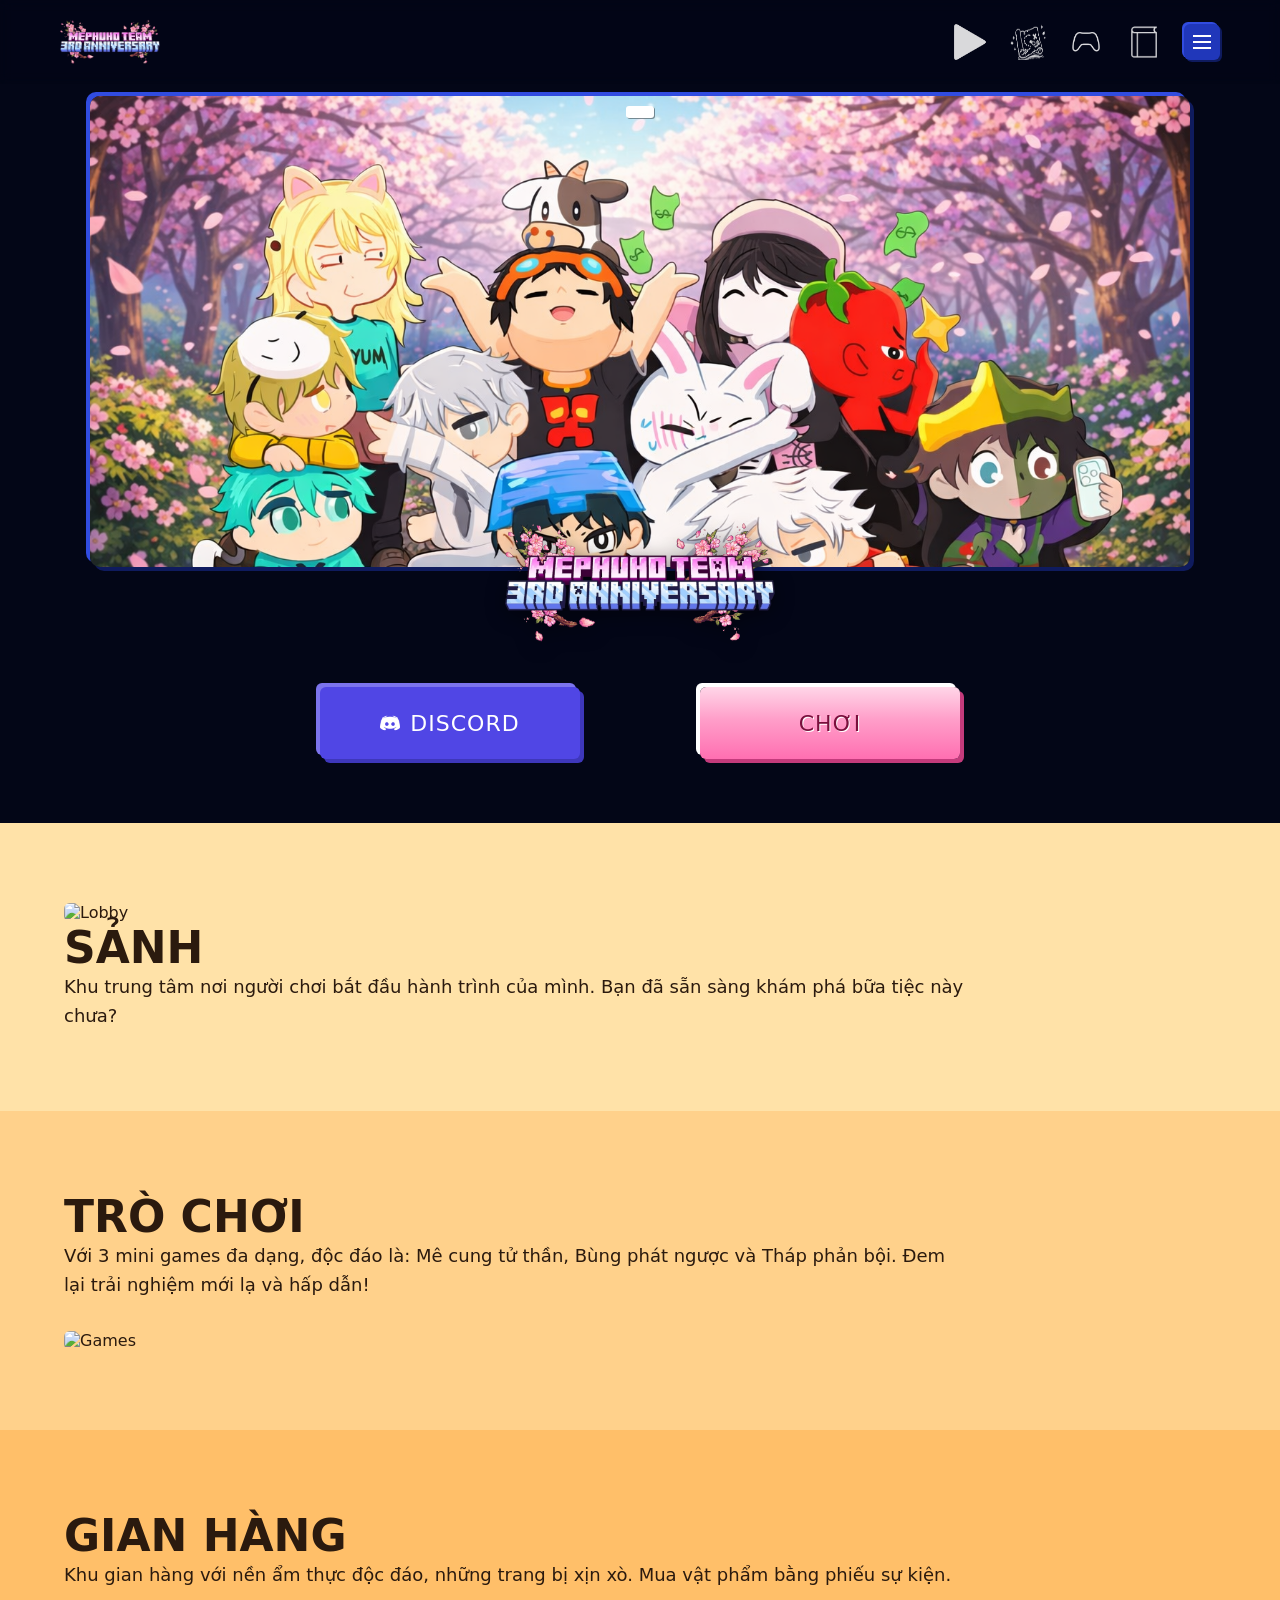
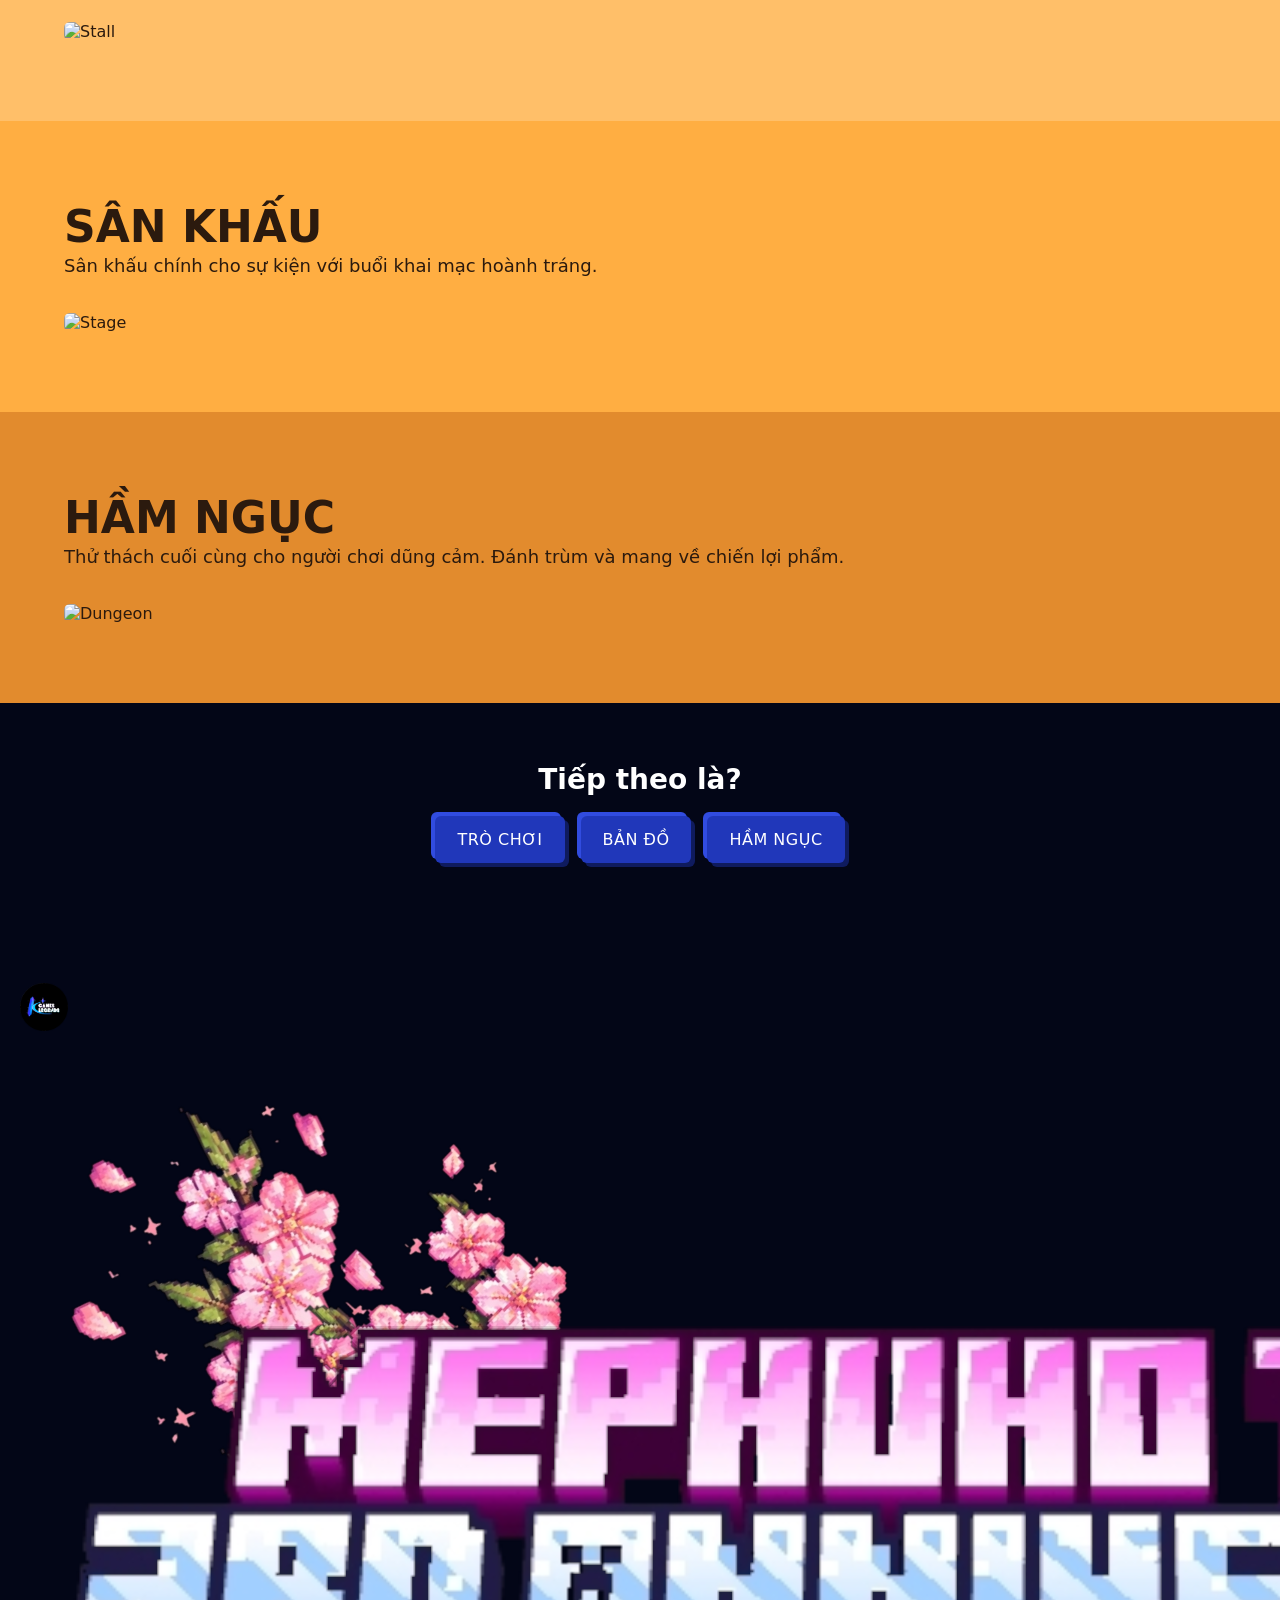
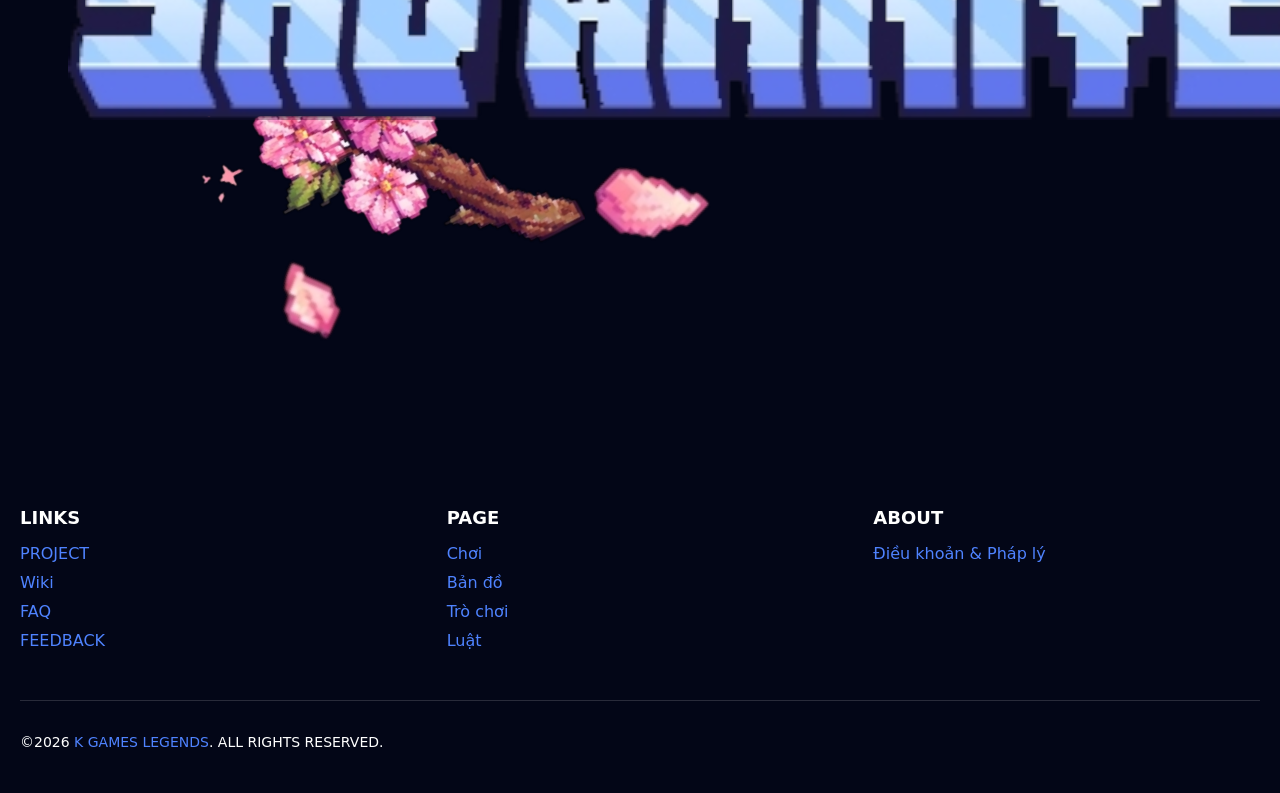
==== commit 116ace44: "Update index.html" ====
--- a/index.html
+++ b/index.html
@@ -25,25 +25,25 @@
 
     <!-- LOGO -->
     <div class="header-logo">
-      <img src="title.png" alt="Server Logo">
+      <img src="./assets/banner/title.png" alt="Server Logo">
     </div>
 
     <!-- MENU -->
     <nav class="header-nav">
       <a href="#" data-action="play">
-        <img src="play.png" alt="">
+        <img src="./assets/banner/play.png" alt="">
       </a>
 
       <a href="#" data-action="map">
-        <img src="map.png" alt="">
+        <img src="./assets/banner/map.png" alt="">
       </a>
 
       <a href="#" data-action="games">
-        <img src="game.png" alt="">
+        <img src="./assets/banner/game.png" alt="">
       </a>
 
       <a href="#" data-action="wiki">
-        <img src="wiki.png" alt="">
+        <img src="./assets/banner/wiki.png" alt="">
       </a>
 
       <button id="menuBtn" class="btn-menu" aria-label="Mở menu">
@@ -70,11 +70,11 @@
 
 <!-- JOIN (Play + Discord) -->
 <section class="join" id="join">
-  <img class="title" src="title.png" alt="Logo">
+  <img class="title" src="./assets/banner/title.png" alt="Logo">
 
   <div class="join-actions">
     <a class="btn btn-discord" data-action="discord" href="#" aria-label="Discord">
-      <img src="discord.png" alt="" aria-hidden="true">
+      <img src="./assets/banner/discord.png" alt="" aria-hidden="true">
       <span>Discord</span>
     </a>
 
@@ -173,11 +173,11 @@
   <!-- TOP -->
   <div class="footer-top">
     <div class="footer-brand">
-      <img src="logo.png" alt="K Games Legends" class="footer-logo">
+      <img src="./assets/banner/logo.png" alt="K Games Legends" class="footer-logo">
     </div>
 
    <div class="footer-team">
-      <img src="team.png" alt="MePhuHo Team">
+      <img src="./assets/banner/title.png" alt="MePhuHo Team">
     </div>
   </div>
 
